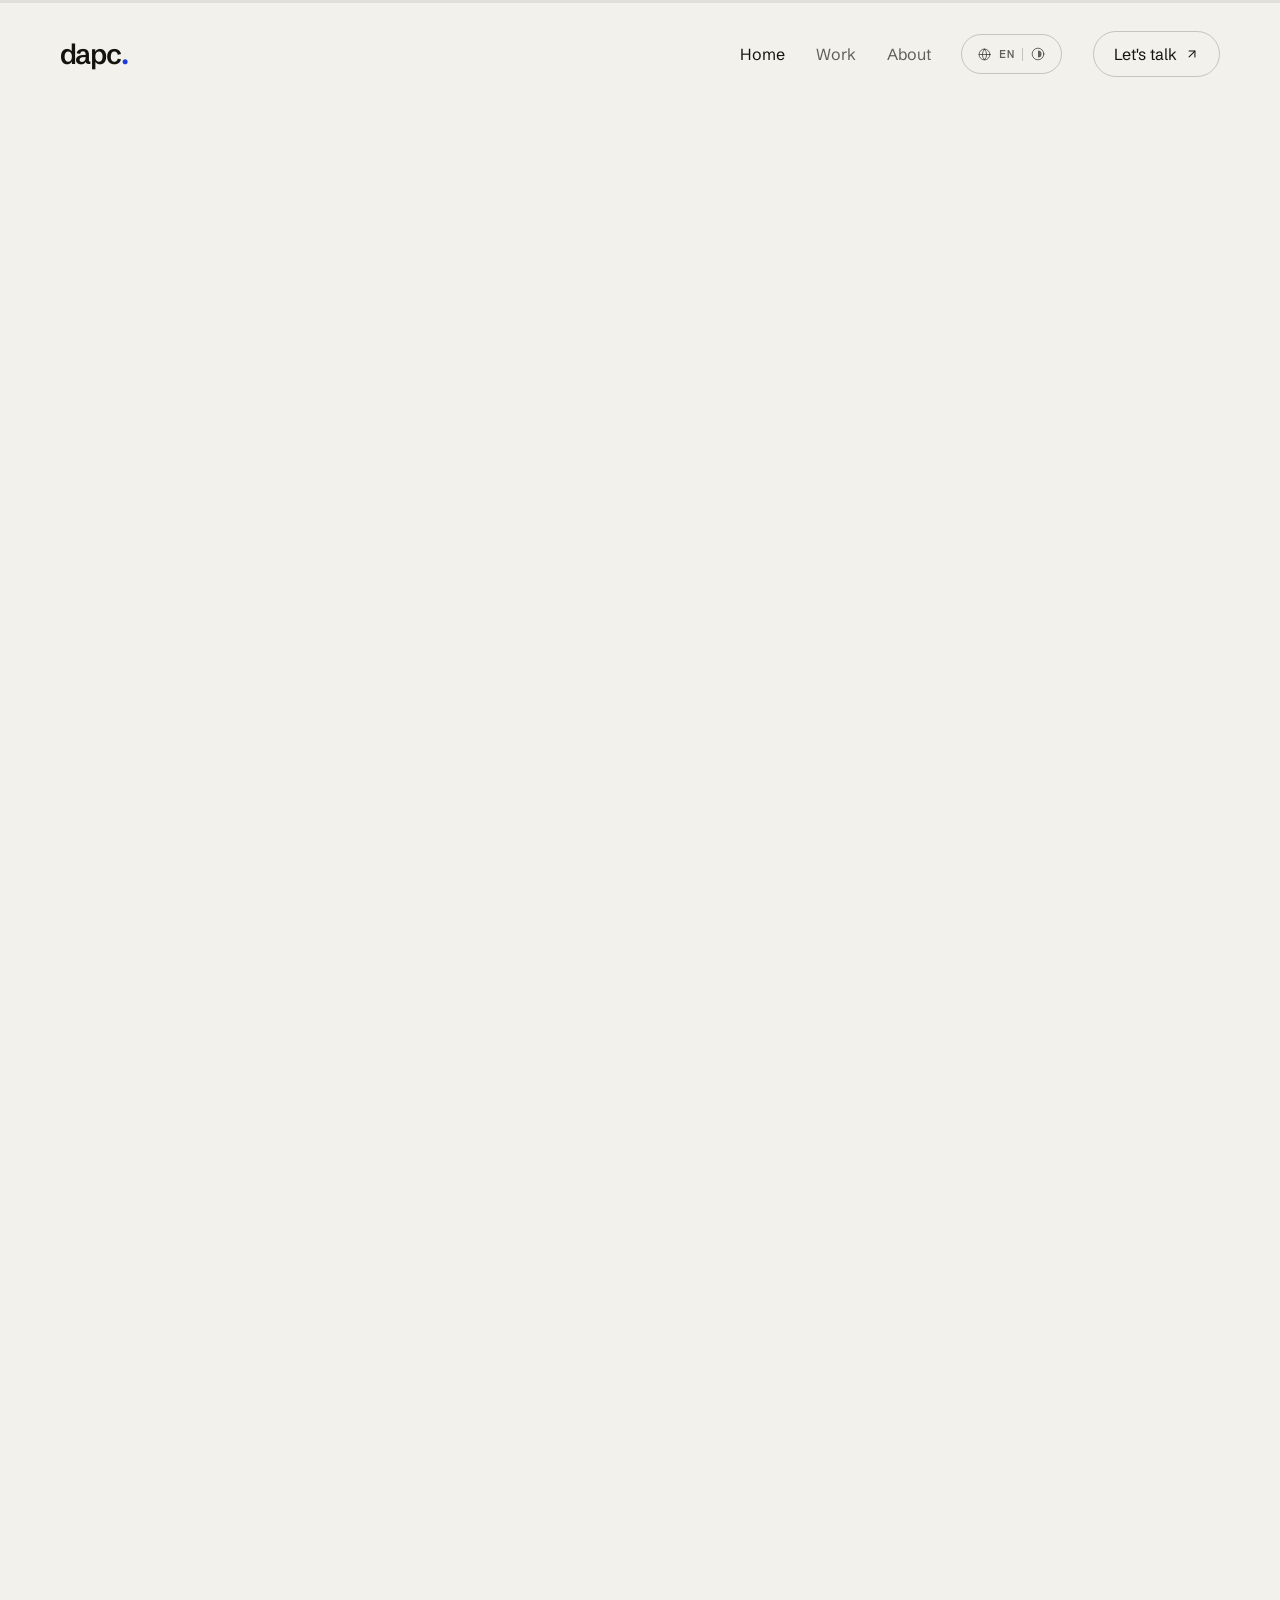
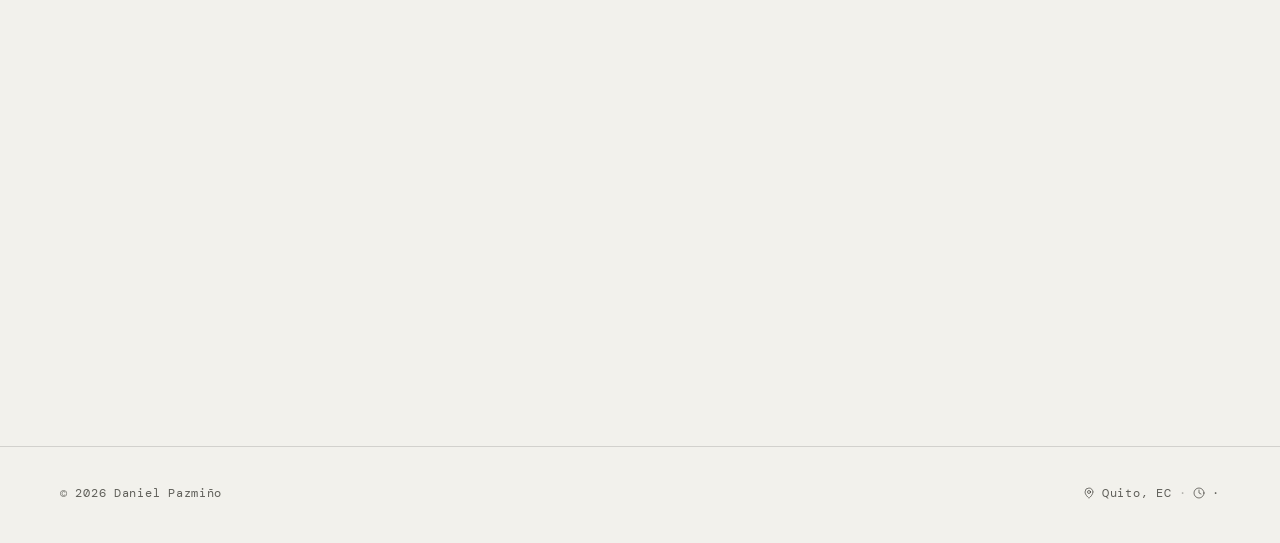
==== index.html @ d0b163a4 "Add the CV, sync <title>/<html lang> with the language toggle, refresh README CV. Added uploads/CV D" ====
<!DOCTYPE html>
<html lang="en">
<head>
<meta charset="utf-8">
<meta name="viewport" content="width=device-width, initial-scale=1">
<title>Daniel Pazmiño — Product Designer</title>
<link rel="canonical" href="./">
<script>window.__resources={};</script>
<script src="./support.js"></script>
</head>
<body>
<x-dc>
<helmet>
<link rel="preconnect" href="https://fonts.googleapis.com">
<link rel="preconnect" href="https://fonts.gstatic.com" crossorigin="">
<link href="https://fonts.googleapis.com/css2?family=Abril+Fatface&amp;family=Jost:wght@400;500;600&amp;family=Space+Mono:wght@400;700&amp;family=IBM+Plex+Mono:wght@400;500;600&amp;family=IBM+Plex+Sans:wght@400;500&amp;family=Schibsted+Grotesk:wght@400;500;600&amp;family=Kalnia:wght@400;500&amp;family=Caveat:wght@500;600&amp;family=Nothing+You+Could+Do&amp;family=Reenie+Beanie&amp;family=DM+Mono:wght@400;500&amp;display=swap" rel="stylesheet">
<style>
  body { margin: 0; background: #F2F1EC; font-family: 'Schibsted Grotesk', system-ui, sans-serif; -webkit-font-smoothing: antialiased; }
  a { color: inherit; text-decoration: none; }
  a:hover { color: inherit; opacity: .72; }
  @keyframes spin { to { transform: rotate(360deg); } }
  @keyframes mq { from { transform: translateX(0); } to { transform: translateX(-50%); } }
  @keyframes blink { 0%, 49% { opacity: 1; } 50%, 100% { opacity: 0; } }
  @keyframes drift { from { background-position: 0 0; } to { background-position: 0 100vh; } }
  @keyframes bob { 0%, 100% { transform: translateY(0); } 50% { transform: translateY(-8px); } }












  /* ===========================================================================
     RESPONSIVE FIXES — hand-added on top of a design-tool export
     ---------------------------------------------------------------------------
     The export ships ZERO @media queries: fluid clamp() typography was the only
     responsive mechanism, so every fixed-column grid stayed fixed on a phone and
     one auto-fit floor overflowed. Every rule below was measured in a real
     browser at 320 / 375 / 785 / 1425px on all five pages, and each one records
     the number it fixes so a future reader can re-check it.

     >>> RE-EXPORTING FROM THE DESIGN TOOL WILL DELETE THIS BLOCK. <<<
     Re-apply it with:   bash tools/apply-responsive-fixes.sh
     This file is the single source of truth; the script copies it into each
     page's <helmet> <style>. Edit here, never in the five HTML files.

     ---------------------------------------------------------------------------
     TWO TRAPS. Both were hit while writing this. Read before editing.

     1. SELECTORS MUST MATCH THE RENDERED DOM, NOT THE SOURCE BYTES.
        The runtime assigns inline styles through the CSSOM, so the live style
        attribute is RE-SERIALISED. `minmax(0,200px)` in the file becomes
        `minmax(0px, 200px)` in the DOM; `margin: 0 -16px` becomes
        `margin: 0px -16px`. An [style*="…"] selector written from the file
        matches NOTHING and fails SILENTLY — the worst outcome here. Always check
        a new selector with document.querySelectorAll() in the browser.

     2. NEVER PUT transform OR opacity IN AN !important RULE IN THIS FILE.
        The scroll-reveal observer unhides elements by writing those two
        properties INLINE. A stylesheet !important beats an inline write, so the
        page would stay permanently invisible.

     ---------------------------------------------------------------------------
     BREAKPOINTS (both derived, neither guessed)
       1023px  structures that only work at desktop width.
        640px  the phone tier: the exact width where clamp(32px, 5vw, 60px)
               reaches its 32px floor (5vw = 32px at 640px), i.e. where the
               fluid system stops adapting and fixed insets start to dominate.
     =========================================================================== */

  /* --- Fixes that are no-ops above the phone tier, so they need no breakpoint -- */

  /* Hero portrait drifted up to 387px right of the text gutter (h1 at l=35,
     portrait at l=430 @845px). `margin-left: auto` already computes to 0 while
     the hero is side-by-side — the text column's flex-grow:999 absorbs all free
     space — and only bites once flex-wrap stacks the portrait. Verified 0 at
     920px and 1425px, so forcing 0 changes nothing on desktop. */
  [style*="flex: 1 1 300px"][style*="margin-left: auto"] { margin-left: 0 !important; }

  /* auto-fit floor of 340px exceeded the 311px available at 375px, so the track
     rendered 340px inside a 311px box and clipped 29px of content. min() guards
     it and resolves to exactly 340px wherever 340px fits, so desktop is
     unchanged (verified "632px 632px 0px" at 1425px, same as before). */
  [style*="minmax(340px, 1fr)"] {
    grid-template-columns: repeat(auto-fit, minmax(min(100%, 340px), 1fr)) !important;
  }

  /* ===== ACCESSIBILITY =======================================================
     Findings from a measured audit (contrast ratios computed from composited
     colours in BOTH themes, not eyeballed). What already passed, recorded so it
     is not "fixed" later by mistake:
       full-strength ink text          16.44:1
       rgba(ink,.66) muted text         5.75:1 light / 7.63:1 dark  (AA, AAA dark)
       accent #1B3BD8 as link on cream  6.96:1   (dark theme uses #7E97FF, 8.6:1)
       nothing anywhere sets outline:none, so focus is not suppressed
       spacing is ~92% on a 4pt grid — coherent, left alone
     Note every selector below uses the NORMALISED colour form
     (`rgba(20, 19, 14, 0.07)`): the source bytes read `rgba(20,19,14,.07)` and
     match NOTHING in the DOM — see trap #1 at the top of this file. Verified
     against the rendered DOM, 2 and 1 matches respectively. ==================== */

  /* WCAG 1.4.3. The URL labels in the work-card mockups ("twilio.com/contact-sales",
     "stackbuilders.com") measured 3.25:1 against the 4.5:1 required — 8px text at
     rgba(ink,.5) on a 7% ink tint.

     These are miniature browser-chrome mockups drawn INSIDE the card screenshots,
     not site chrome, so they are deliberately theme-blind: their parent mockups are
     rgb(239,237,231) (light) regardless of the site theme, and the third card's
     mockup is dark (rgb(26,32,41)) with its own white-alpha pill that already
     measures 4.91:1 and is left alone.

     Two consequences for the fix, both learned the hard way:
       - The colour must stay a LITERAL rgba, NOT var(--inkrgb). Making it
         theme-aware turned the text cream on a light mockup in dark theme and made
         the ratio WORSE — 1.15:1. Measured, not hypothetical.
       - The 8px size stays. It is a scaled-down browser bar in a 16px-tall pill;
         enlarging the type distorts the mockup it is imitating.
     Raising the alpha alone to .75 takes it to ~6.4:1 in both themes. */
  [style*="rgba(20, 19, 14, 0.07)"][style*="height: 16px"] {
    color: rgba(20, 19, 14, .75) !important;
  }

  /* WCAG 1.4.3. The photo sticker sets cream text on a 55%-opacity dark pill over
     a photograph — measured 4.38:1, just under. Because the backdrop is an image
     the ratio is not fully controllable, so raise the pill alpha until the pill
     itself dominates: at .78 it lands around 13:1 whatever the photo does. */
  [style*="rgba(20, 19, 14, 0.55)"] {
    background: rgba(20, 19, 14, .78) !important;
  }

  /* WCAG 1.4.11 Non-text Contrast. The card / mini-card "open case study" arrow
     icons are also written by JS on mouseenter and mouseleave
     (`arrow.style.color = …`, 18 sites), and an inline write beats the style
     attribute — so raising the alpha in the markup alone was not enough.
     On the dark "next case" card the arrow was computing to the FALLBACK ink,
     rgba(20,19,14,.55) over an rgb(20,19,14) card: exactly 1.00:1, i.e. perfectly
     invisible. PROVEN by probe — the identical declaration on a sibling element in
     the same subtree resolves to cream correctly, so the custom property is fine
     and the stale inline value was the whole problem.
     !important on `color` is the only thing that outranks it. It deliberately does
     NOT touch `transform`, which those same handlers animate for the hover lift.
     Resulting ratios: 3.97:1 light, 5.60:1 dark — both clear the 3:1 that 1.4.11
     asks of a meaningful icon. */
  [data-card-arrow], [data-mini-arrow] {
    color: rgba(var(--inkrgb, 20,19,14), .55) !important;
  }

  /* WCAG 2.2 SC 2.4.11 Focus Appearance. Focus is already VISIBLE — the UA ring
     shows (verified by real Tab-key focus: outline-style auto, :focus-visible
     matching), so 2.4.7 passes. But that ring is 1px, under the 2px minimum
     perimeter 2.4.11 asks for. The accent measures 6.96:1 on cream and 8.6:1 in
     dark, so it is a safe indicator colour in both themes. */
  :focus-visible {
    outline: 2px solid var(--acc, #1B3BD8) !important;
    outline-offset: 2px !important;
  }

  /* prefers-reduced-motion. 20-33 elements per page animate on scroll, plus
     marquee / spin / scan / bob loops. A "calm" path ALREADY EXISTS in the page
     script — it zeroes --spin/--mq/--scan/--bob — but it is wired to a manual
     design-tool prop that defaults to false, so the OS preference was ignored
     entirely. This reuses those same variables and neutralises durations.

     Sets DURATIONS ONLY, never transform or opacity. The scroll-reveal observer
     unhides elements by writing those two properties inline; an !important here
     would beat it and leave the page permanently blank (see trap #2). With a
     near-zero transition duration the reveal still runs — it just lands instantly,
     which is exactly what a reduced-motion user wants. */
  @media (prefers-reduced-motion: reduce) {
    :root, [data-theme-root] {
      --spin: 0s !important;
      --mq: 0s !important;
      --scan: 0s !important;
      --bob: 0s !important;
    }
    *, *::before, *::after {
      animation-duration: .001s !important;
      animation-iteration-count: 1 !important;
      transition-duration: .001s !important;
    }
    html { scroll-behavior: auto !important; }
  }

  /* mobile-menu.js appends the hamburger toggle to the header on every page. It is
     only meaningful in the phone tier, where the sticky bar collapses the nav, so
     hide it everywhere else. Declared here (outside any media query) so desktop is
     covered even though the button exists in the DOM at all widths. */
  [data-menu-toggle] { display: none; }

  /* The before/after comparison sliders set `touch-action: none` and call
     setPointerCapture unconditionally on pointerdown, so on any touch screen a
     vertical swipe starting inside the widget dragged the handle instead of
     scrolling the page. `pan-y` returns vertical panning to the browser while
     still delivering horizontal drags; the existing pointercancel handler
     already resets state, so no JS change is needed. Deliberately NOT inside a
     media query — touch-action does not affect mouse drags, and touch tablets
     above 640px need this too. */
  [data-compare] { touch-action: pan-y !important; }

  /* --- Structures that require desktop width ---------------------------------- */

  @media (max-width: 1023px) {
    /* Case-study rail + content + aside. The CENTRE column — the actual content —
       computed 42px at 375px, went negative below 600px, and reached only 160px
       at 768px. Usable again at 1024px (416px), which is where this tier ends.
       Both spellings are listed on purpose: the second is the source-byte form,
       which currently matches nothing because of trap #1 above, and is kept only
       so the rule survives if the runtime ever stops re-serialising. */
    [style*="minmax(0px, 200px) 1fr minmax(0px, 280px)"],
    [style*="minmax(0,200px) 1fr minmax(0,280px)"] {
      grid-template-columns: 1fr !important;
    }
  }

  /* --- Phone tier -------------------------------------------------------------- */

  @media (max-width: 640px) {

    /* STICKY BAR + HAMBURGER.  Bar: [logo ......... Let's talk ☰]
                               Panel: Home / Work / About / EN+theme pill

       WHY. The case studies run 4,000-17,000px tall, so reaching the nav meant
       scrolling all the way back up. A sticky header fixes that — but the previous
       two-row header was ~140px, i.e. 17% of an 812px phone, too much to freeze
       on screen. Collapsing the three page links and the prefs pill behind a
       toggle brings the bar to one row, which is what makes sticky affordable.
       The two changes are therefore coupled, not independent.

       The "Let's talk" CTA deliberately stays IN the bar rather than in the panel.
       It is the one conversion action on the site, and it fits: logo 53 + CTA 128
       + toggle 44 + gaps = 249px of the 311px available at 375px. Only secondary
       navigation is hidden, which is the part a hamburger should hide.

       Desktop keeps the full visible nav — hiding three links behind a tap
       measurably reduces engagement, and above 640px there is room for them. So
       none of this applies above the phone tier.

       `display: contents` drops the <nav> box so its children become direct flex
       items of the header, which is what lets CSS `order` split them into a bar
       group and a panel group without moving a single node in the DOM. Avoiding
       DOM surgery matters here: the tree is React-rendered, and reparenting nodes
       risks them being reconciled back. (A JS-*appended* node is safe — verified
       it survives both a prefs-dropdown open and a language switch.)
       VERIFIED the <nav> landmark survives display:contents in the accessibility
       tree; the old Chrome/Safari semantics bug is fixed in Chrome 89+/Safari 15.4+. */

    /* The header pins just under the 3px scroll-progress bar (top:0, z 6 on index
       / 30 elsewhere). z 25 keeps it above the chapter rail (z 20).

       WHY fixed AND NOT sticky. `position: sticky` was tried first and only sticks
       within its own parent's box — measured 1452px here, so the header released
       right after the hero and scrolled away, which is the exact problem this is
       meant to solve on 4,000-17,000px case studies. The header's parent is a
       max-width wrapper, not a page-height one, and making a higher ancestor
       sticky would pin the hero too. fixed is the only option that survives the
       whole page; mobile-menu.js pays for the lost flow space by setting
       padding-top on that parent (and re-applies it on every ResizeObserver tick,
       so it self-heals if React ever resets the inline style). */
    [style*="justify-content: space-between"][style*="padding: clamp(20px, 5vw, 28px)"],
    [style*="justify-content: space-between"][style*="padding: 24px 0"] {
      position: fixed !important;
      top: 3px !important;
      left: 0 !important;
      right: 0 !important;
      z-index: 25 !important;
      background: var(--pg, #F2F1EC) !important;
    }

    /* Replace the flow space the fixed header gave up, or the hero would slide up
       underneath it. mobile-menu.js tags the correct parent with
       [data-hdr-parent] and publishes the closed bar height as --hdr-h; doing the
       padding here rather than as an inline style write means it simply stops
       applying above 640px instead of needing to be cleared (an inline write that
       missed its clearing resize event left a stale 94px gap on desktop). */
    [data-hdr-parent] { padding-top: var(--hdr-h, 84px) !important; }

    /* Going fixed lifts the header out of its parent, so it also escapes that
       parent's `padding: 0 clamp(32px, 5vw, 60px)` — which is where the four
       case-study headers got their gutter from (their own padding is `24px 0`,
       i.e. none horizontally). Without this the logo would sit against the screen
       edge. index.html already carries its own horizontal padding, so it is not
       in this rule. */
    [style*="justify-content: space-between"][style*="padding: 24px 0"] {
      padding-left: clamp(32px, 5vw, 60px) !important;
      padding-right: clamp(32px, 5vw, 60px) !important;
    }

    /* About and the three case studies have a chapter rail that ALSO sticks at
       top:3px and would end up underneath the header. Push it below, using the
       closed bar height that mobile-menu.js measures and publishes as --hdr-h.
       This selector matches exactly one element on those four pages and none on
       index (which has no rail) — verified. */
    [style*="position: sticky"][style*="top: 3px"] {
      top: calc(3px + var(--hdr-h, 84px)) !important;
    }

    nav { display: contents !important; }

    /* BAR group: logo stays in flow, the mailto CTA takes the free space to its
       left so it and the toggle sit together at the right edge. */
    nav > a[href^="mailto:"] { order: 0 !important; margin-left: auto !important; }
    [data-menu-toggle] { order: 0 !important; }

    /* PANEL group: flex-basis 100% puts each item on its own line below the bar,
       so no explicit line-break element is needed. Hidden until the header is
       marked open. `a:not([href^="mailto:"])` is what separates the three page
       links from the CTA — verified the CTA is the only mailto link in the nav on
       all five pages. */
    nav > a:not([href^="mailto:"]),
    nav > [data-prefs] {
      order: 1 !important;
      flex-basis: 100% !important;
      display: none !important;
    }
    [data-menu="open"] nav > a:not([href^="mailto:"]) {
      display: block !important;
      padding: 12px 0 !important;
    }
    [data-menu="open"] nav > [data-prefs] {
      display: flex !important;
      padding: 6px 0 14px !important;
    }

    /* The toggle: 44px tap target, three bars that cross into an X when open. */
    [data-menu-toggle] {
      display: inline-flex;
      width: 44px; height: 44px; padding: 0;
      flex-direction: column; align-items: center; justify-content: center; gap: 5px;
      appearance: none; -webkit-appearance: none;
      background: none; cursor: pointer;
      color: var(--ink, #14130E);
      border: 1px solid rgba(var(--inkrgb, 20,19,14),.2);
      border-radius: 999px;
    }
    [data-menu-toggle] span {
      display: block; width: 18px; height: 1.5px; border-radius: 2px;
      background: currentColor;
      transition: transform .2s ease, opacity .2s ease;
    }
    [data-menu="open"] [data-menu-toggle] span:nth-child(1) { transform: translateY(6.5px) rotate(45deg); }
    [data-menu="open"] [data-menu-toggle] span:nth-child(2) { opacity: 0; }
    [data-menu="open"] [data-menu-toggle] span:nth-child(3) { transform: translateY(-6.5px) rotate(-45deg); }

    /* Hero stats strip: the third item carries `margin-left: auto; text-align:
       right` so the discipline tags sit flush right in the desktop row. Once the
       strip wraps to stacked lines that reads as an indent against the two
       left-aligned lines above it. All three now start at x=32. */
    [style*="flex: 1 1 220px"][style*="text-align: right"] {
      margin-left: 0 !important;
      text-align: left !important;
    }

    /* Work-card metric tiles were 93px per tile at 375px. Reflow to fit. */
    [style*="grid-template-columns: repeat(3, 1fr)"] {
      grid-template-columns: repeat(auto-fit, minmax(min(100%, 132px), 1fr)) !important;
    }

    /* The one genuine 2-column content pair (163px columns, overflowing).
       Targets `gap: 1px` ON PURPOSE: 10 of the 11 `1fr 1fr` grids in this site
       are the language/theme toggle pairs, which use `gap: 2px` and MUST stay
       side by side. A blanket "collapse all 1fr 1fr" rule would break all ten. */
    [style*="grid-template-columns: 1fr 1fr; gap: 1px"] {
      grid-template-columns: 1fr !important;
    }

    /* Case-study hero meta row is flex-wrap:nowrap, which crushed the status pill
       until "In implementation" wrapped to 3 line-heights inside a 40px
       single-line rounded pill. The :not([style*="padding"]) is load-bearing: the
       six friction rows on judged-sports share the same three leading
       declarations and differ only by `padding: 20px 24px`, and they are
       intentionally nowrap. Substring alone matches 7 elements; this matches 1. */
    [style*="display: flex; align-items: center; gap: 16px"]:not([style*="padding"]) {
      flex-wrap: wrap !important;
    }

    /* 34 list rows carry `margin: 0 -16px` with a compensating `padding: <v> 16px`,
       so their border-top divider and hover fill sat 16px OUTSIDE the page gutter
       while every heading and paragraph sat on it. At 360px the row box spanned
       16 -> 344 while all text sat at x=32, putting the divider at half the text
       inset. Zeroing the margin and the matching horizontal padding is
       text-neutral by construction (-16 + 16 = 0 either way). Above 640px the
       gutter grows and the same overhang reads as a deliberate bleed, so desktop
       keeps it. */
    [data-result-row], [data-principle], [data-next-item] {
      margin-left: 0 !important;
      margin-right: 0 !important;
      padding-left: 0 !important;
      padding-right: 0 !important;
    }

    /* Stacked button pairs shared a left edge but had different intrinsic widths
       (hero 192 vs 241; About 196 vs 317), leaving ragged right edges. Equal full
       width lines both edges up. Covers the hero pair (16px 28px) and every
       footer pair (16px 32px) on all five pages, and incidentally contains
       About's email button, which rendered 317px inside a 311px column. */
    [style*="padding: 16px 28px"],
    [style*="padding: 16px 32px"] {
      width: 100% !important;
      justify-content: center !important;
    }
  }
</style>
</helmet>

<div id="top" data-theme-root="" style="font-family: 'Schibsted Grotesk', system-ui, sans-serif; min-height: 100vh; background: var(--pg, #F2F1EC); color: var(--ink, #14130E);">
  <div style="position: sticky; top: 0; z-index: 6; height: 3px; background: rgba(var(--inkrgb, 20,19,14),.08);"><div data-progress-bar="" style="height: 100%; width: 0%; background: var(--acc, #1B3BD8);"></div></div>

  <div style="max-width: 1400px; margin: 0 auto;">

      <div style="display: flex; flex-wrap: wrap; align-items: center; justify-content: space-between; gap: 16px; padding: clamp(20px, 5vw, 28px) clamp(32px, 5vw, 60px);">
        <a href="#top" style="display: inline-flex; align-items: baseline; padding: 8px 0; font-size: clamp(22px, 2.2vw, 28px); font-weight: 600; letter-spacing: -.055em; line-height: 1;">
          <span>dapc</span><span style="color: var(--acc, #1B3BD8);">.</span>
        </a>
        <nav style="display: flex; flex-wrap: wrap; align-items: center; gap: clamp(18px, 2.4vw, 36px); font-size: 16px; color: rgba(var(--inkrgb, 20,19,14),.66);">
          <a href="#top" style="padding: 12px 0; color: var(--ink, #14130E);">Home</a>
          <a href="#work" style="padding: 12px 0; transition: color .18s ease;" style-hover="color: var(--acc, #1B3BD8); opacity: 1;">Work</a>
          <a href="about" style="padding: 12px 0; transition: color .18s ease;" style-hover="color: var(--acc, #1B3BD8); opacity: 1;">About</a>
          
          <div data-prefs="" style="position: relative;">
            <button data-prefs-btn="" aria-label="Language and theme" aria-expanded="false" style="display: inline-flex; align-items: center; gap: 8px; padding: 12px 16px; border: 1px solid rgba(var(--inkrgb, 20,19,14),.2); border-radius: 999px; background: transparent; color: inherit; font: 500 12px/1 'DM Mono', monospace; letter-spacing: .04em; cursor: pointer; transition: border-color .2s ease;">
              <svg viewBox="0 0 24 24" width="13" height="13" fill="none" stroke="currentColor" aria-hidden="true" style="display: block; flex: 0 0 auto; stroke-width: 1.75; stroke-linecap: round; stroke-linejoin: round;"><circle cx="12" cy="12" r="10"></circle><path d="M2 12h20"></path><path d="M12 2a14.5 14.5 0 0 0 0 20 14.5 14.5 0 0 0 0-20"></path></svg><span data-prefs-lang="">EN</span>
              <span style="width: 1px; height: 13px; background: rgba(var(--inkrgb, 20,19,14),.2);"></span>
              <svg viewBox="0 0 24 24" width="14" height="14" fill="none" stroke="currentColor" aria-hidden="true" style="display: block; flex: 0 0 auto; stroke-width: 1.6; stroke-linecap: round; stroke-linejoin: round;"><circle cx="12" cy="12" r="10"></circle><path d="M12 18a6 6 0 0 0 0-12v12z" fill="currentColor" stroke="none"></path></svg>
            </button>
            <div data-prefs-panel="" style="position: absolute; top: calc(100% + 12px); right: 0; width: 236px; padding: 20px; border-radius: 16px; border: 1px solid rgba(var(--inkrgb, 20,19,14),.14); background: var(--pg, #F2F1EC); box-shadow: 0 22px 48px rgba(0,0,0,.18); opacity: 0; visibility: hidden; transform: translateY(-6px); transition: opacity .2s ease, transform .2s ease, visibility .2s; z-index: 20; display: flex; flex-direction: column; gap: 16px; text-align: left;">
              <div>
                <div style="font: 400 10px/1 'DM Mono', monospace; letter-spacing: .14em; text-transform: uppercase; color: rgba(var(--inkrgb, 20,19,14),.66); margin-bottom: 8px;">Language</div>
                <div style="display: grid; grid-template-columns: 1fr 1fr; gap: 2px; padding: 4px; border-radius: 999px; border: 1px solid rgba(var(--inkrgb, 20,19,14),.14);">
                  <button data-lang-btn="en" style="padding: 12px 0; border: 0; border-radius: 999px; background: transparent; color: rgba(var(--inkrgb, 20,19,14),.66); font: 500 12px/1 'DM Mono', monospace; letter-spacing: .03em; cursor: pointer;">English</button>
                  <button data-lang-btn="es" style="padding: 12px 0; border: 0; border-radius: 999px; background: transparent; color: rgba(var(--inkrgb, 20,19,14),.66); font: 500 12px/1 'DM Mono', monospace; letter-spacing: .03em; cursor: pointer;">Español</button>
                </div>
              </div>
              <div>
                <div style="font: 400 10px/1 'DM Mono', monospace; letter-spacing: .14em; text-transform: uppercase; color: rgba(var(--inkrgb, 20,19,14),.66); margin-bottom: 8px;">Theme</div>
                <div style="display: grid; grid-template-columns: 1fr 1fr; gap: 2px; padding: 4px; border-radius: 999px; border: 1px solid rgba(var(--inkrgb, 20,19,14),.14);">
                  <button data-theme-btn="light" style="padding: 12px 0; border: 0; border-radius: 999px; background: transparent; color: rgba(var(--inkrgb, 20,19,14),.66); font: 500 12px/1 'DM Mono', monospace; letter-spacing: .03em; cursor: pointer; display: inline-flex; align-items: center; justify-content: center; gap: 6px;"><svg viewBox="0 0 24 24" width="13" height="13" fill="none" stroke="currentColor" aria-hidden="true" style="display: block; flex: 0 0 auto; stroke-width: 1.6; stroke-linecap: round; stroke-linejoin: round;"><circle cx="12" cy="12" r="4"></circle><path d="M12 2v2"></path><path d="M12 20v2"></path><path d="m4.93 4.93 1.41 1.41"></path><path d="m17.66 17.66 1.41 1.41"></path><path d="M2 12h2"></path><path d="M20 12h2"></path><path d="m6.34 17.66-1.41 1.41"></path><path d="m19.07 4.93-1.41 1.41"></path></svg>Light</button>
                  <button data-theme-btn="dark" style="padding: 12px 0; border: 0; border-radius: 999px; background: transparent; color: rgba(var(--inkrgb, 20,19,14),.66); font: 500 12px/1 'DM Mono', monospace; letter-spacing: .03em; cursor: pointer; display: inline-flex; align-items: center; justify-content: center; gap: 6px;"><svg viewBox="0 0 24 24" width="13" height="13" fill="none" stroke="currentColor" aria-hidden="true" style="display: block; flex: 0 0 auto; stroke-width: 1.6; stroke-linecap: round; stroke-linejoin: round;"><path d="M12 3a6 6 0 0 0 9 9 9 9 0 1 1-9-9"></path></svg>Dark</button>
                </div>
              </div>
            </div>
          </div>
          <a href="mailto:daniel.pazmino.c@gmail.com" style="display: inline-flex; align-items: center; gap: 8px; padding: 12px 20px; border-radius: 999px; border: 1px solid rgba(var(--inkrgb, 20,19,14),.2); color: var(--ink, #14130E); font-size: 16px; transition: background .2s ease, color .2s ease, border-color .2s ease;" style-hover="background: var(--ink, #14130E); color: var(--pg, #F2F1EC); border-color: var(--ink, #14130E); opacity: 1;">Let's talk <svg viewBox="0 0 24 24" width="14" height="14" fill="none" stroke="currentColor" aria-hidden="true" style="display: block; flex: 0 0 auto; stroke-width: 1.75; stroke-linecap: round; stroke-linejoin: round;"><path d="M7 17 17 7"></path><path d="M7 7h10v10"></path></svg></a>
        </nav>
      </div>

      <div style="padding: clamp(40px, 5vw, 68px) clamp(32px, 5vw, 60px) 0;">
        <div data-reveal="" style="opacity: 0; transform: translateY(20px); transition: opacity .9s cubic-bezier(.2,.7,.2,1), transform .9s cubic-bezier(.2,.7,.2,1); display: flex; flex-wrap: wrap; gap: clamp(40px, 6vw, 80px); align-items: center;">
          <div style="flex: 999 1 420px; min-width: 0;">
            <div style="display: flex; align-items: center; gap: 8px; margin-bottom: 20px; font: 400 12px/1 'DM Mono', monospace; letter-spacing: .14em; text-transform: uppercase; color: rgba(var(--inkrgb, 20,19,14),.66);"><svg viewBox="0 0 24 24" width="14" height="14" fill="none" stroke="currentColor" aria-hidden="true" style="display: block; flex: 0 0 auto; stroke-width: 1.7; stroke-linecap: round; stroke-linejoin: round;"><path d="M20 10c0 4.993-5.539 10.193-7.399 11.799a1 1 0 0 1-1.202 0C9.539 20.193 4 14.993 4 10a8 8 0 0 1 16 0"></path><circle cx="12" cy="10" r="3"></circle></svg>Quito, Ecuador</div>
            <h1 style="margin: 0; font-size: clamp(38px, 5.4vw, 64px); font-weight: 500; line-height: 1.04; letter-spacing: -.034em; text-wrap: pretty; max-width: 860px;">I'm Daniel, a UX/UI designer who turns complex ideas into <span style="font-family: var(--accent-face, 'Caveat', cursive); font-style: var(--accent-style, normal); font-size: var(--accent-size, 1em); line-height: var(--accent-lh, 1); font-weight: 400; letter-spacing: -0.01em; color: var(--acc, #1B3BD8);">clear, human experiences.</span></h1>
            <p style="margin: 28px 0 0; max-width: 600px; font-size: clamp(17px, 1.9vw, 20px); line-height: 1.62; color: rgba(var(--inkrgb, 20,19,14),.66); text-wrap: pretty;">I'm happiest building them with good people. I bring curiosity, calm collaboration, and a constant drive to learn to every project.</p>
            <div style="display: flex; flex-wrap: wrap; align-items: center; gap: 12px; margin-top: 36px;">
              <a href="#work" data-magnetic="" style="display: inline-flex; align-items: center; gap: 12px; padding: 16px 28px; border: 1px solid var(--ink, #14130E); border-radius: 999px; background: var(--ink, #14130E); color: var(--pg, #F2F1EC); font-size: 16px; font-weight: 500; transition: background .2s ease, color .2s ease;" style-hover="background: var(--acc, #1B3BD8); border-color: var(--acc, #1B3BD8); color: var(--pg, #F2F1EC); opacity: 1;">View my work <svg viewBox="0 0 24 24" width="16" height="16" fill="none" stroke="currentColor" aria-hidden="true" style="display: block; flex: 0 0 auto; stroke-width: 1.75; stroke-linecap: round; stroke-linejoin: round;"><path d="M12 5v14"></path><path d="m19 12-7 7-7-7"></path></svg></a>
              <a href="https://www.linkedin.com/in/daniel-pazmi%C3%B1o-c-8a5550158/" target="_blank" rel="noopener" data-magnetic="" style="display: inline-flex; align-items: center; gap: 12px; padding: 16px 28px; border: 1px solid rgba(var(--inkrgb, 20,19,14),.2); border-radius: 999px; font-size: 16px; font-weight: 500; transition: border-color .2s ease, color .2s ease;" style-hover="border-color: var(--ink, #14130E); opacity: 1;">Connect on LinkedIn <svg viewBox="0 0 24 24" width="15" height="15" fill="none" stroke="currentColor" aria-hidden="true" style="display: block; flex: 0 0 auto; stroke-width: 1.75; stroke-linecap: round; stroke-linejoin: round;"><path d="M7 17 17 7"></path><path d="M7 7h10v10"></path></svg></a>
            </div>
          </div>
          <div data-parallax="0.045" style="flex: 1 1 300px; max-width: 360px; margin-left: auto; will-change: transform; position: relative; padding: 0 12px 16px 0;">
            <div aria-hidden="true" style="position: absolute; left: 22px; top: 20px; right: 0; bottom: 0; border: 1px solid var(--acc, #1B3BD8); border-radius: 18px;"></div>
            <div style="position: relative; width: 100%; aspect-ratio: 4/5; border-radius: 18px; overflow: hidden; background: var(--ph, #E5E2D8); box-shadow: 0 18px 40px var(--shadow, rgba(20,19,14,.18)); transform: rotate(-2.2deg); transition: transform .55s cubic-bezier(.2,.7,.2,1);" style-hover="transform: rotate(0deg) scale(1.015);">
              <img src="assets/daniel-portrait.jpg" alt="Daniel Pazmiño" style="display: block; width: 100%; height: 100%; object-fit: cover; object-position: 50% 22%; transform: scale(1.25); transform-origin: 50% 26%;">
              <span style="position: absolute; left: 16px; bottom: 16px; padding: 8px 16px 10px; border-radius: 999px; background: rgba(20,19,14,.55); color: #F2F1EC; font: 400 20px/1 'Caveat', cursive; letter-spacing: .01em; backdrop-filter: blur(6px);">hello there! :)</span>
            </div>
          </div>
        </div>

        <div data-reveal="" data-reveal-delay="120" style="opacity: 0; transform: translateY(20px); transition: opacity .9s cubic-bezier(.2,.7,.2,1), transform .9s cubic-bezier(.2,.7,.2,1); display: flex; flex-wrap: wrap; gap: 20px 24px; margin-top: clamp(48px, 6vw, 80px); padding: 24px 0; border-top: 1px solid rgba(var(--inkrgb, 20,19,14),.14); border-bottom: 1px solid rgba(var(--inkrgb, 20,19,14),.14); font: 400 12px/1.5 'DM Mono', monospace; color: rgba(var(--inkrgb, 20,19,14),.66);">
          <div style="flex: 1 1 220px;"><span style="color: var(--ink, #14130E);">4+ years</span> designing digital products</div>
          <div data-ticker="Currently 0→1 on an AI sports platform|Leading brand + design-system foundations|Exploring Claude for faster design cycles|Open to product design roles" style="flex: 1 1 240px; transition: opacity .35s ease;">Currently 0→1 on an AI sports platform</div>
          <div style="flex: 1 1 220px; margin-left: auto; text-align: right;">UX Research · UX/UI · Design Systems</div>
        </div>
      </div>

      <div style="padding: clamp(56px, 8vw, 96px) clamp(32px, 5vw, 60px) 0;">
        <div data-reveal="" style="opacity: 0; transform: translateY(20px); transition: opacity .9s cubic-bezier(.2,.7,.2,1), transform .9s cubic-bezier(.2,.7,.2,1); display: flex; align-items: flex-end; justify-content: space-between; flex-wrap: wrap; gap: 20px 40px;">
          <h2 style="margin: 0; font-size: clamp(28px, 3.6vw, 40px); font-weight: 500; line-height: 1.08; letter-spacing: -.028em;">A few problems I've <span style="font-family: var(--accent-face, 'Caveat', cursive); font-style: var(--accent-style, normal); font-size: var(--accent-size, 1em); line-height: var(--accent-lh, 1); font-weight: 400; color: var(--acc, #1B3BD8);">enjoyed solving.</span></h2>
          <span style="font: 400 12px/1 'DM Mono', monospace; letter-spacing: .14em; text-transform: uppercase; color: rgba(var(--inkrgb, 20,19,14),.66); white-space: nowrap;">Selected work · 03</span>
        </div>
      </div>

      <div id="work" style="padding: clamp(24px, 5vw, 36px) clamp(32px, 5vw, 60px) 0; scroll-margin-top: 24px;">
        <a href="sales-landing-cro" data-case-card="" data-reveal="" style="display: flex; flex-wrap: wrap; gap: clamp(24px, 3vw, 40px); padding: 20px; border: 1px solid rgba(var(--inkrgb, 20,19,14),.14); border-radius: 18px; opacity: 0; transform: translateY(20px); transition: opacity .9s cubic-bezier(.2,.7,.2,1), transform .9s cubic-bezier(.2,.7,.2,1); transition: transform .35s cubic-bezier(.2,.7,.2,1), border-color .3s ease, box-shadow .35s ease, opacity .9s cubic-bezier(.2,.7,.2,1);">
          <div style="box-sizing: border-box; flex: 999 1 460px; min-width: 0; position: relative; width: 100%; aspect-ratio: 16/9; border-radius: 12px; overflow: hidden; background: linear-gradient(155deg, rgba(var(--accrgb, 27,59,216),.18), rgba(var(--accrgb, 27,59,216),.05) 55%, rgba(var(--inkrgb, 20,19,14),.08)); display: flex; align-items: flex-end; justify-content: center; padding: 12px 28px 0;"><div aria-hidden="true" style="position: absolute; inset: 0; background: radial-gradient(120% 80% at 50% 0%, rgba(255,255,255,.18), rgba(255,255,255,0) 68%);"></div><div data-card-cover="" style="position: relative; width: 100%; margin-bottom: -18px; border-radius: 10px 10px 0 0; overflow: hidden; background: #FFFFFF; box-shadow: 0 22px 46px rgba(20,19,14,.32); transition: transform .5s cubic-bezier(.2,.7,.2,1);"><div style="display: flex; align-items: center; gap: 12px; height: 30px; padding: 0 12px; background: #EFEDE7; border-bottom: 1px solid rgba(20,19,14,.08);"><div style="display: flex; gap: 4px;"><span style="width: 8px; height: 8px; border-radius: 999px; background: #FF5F57;"></span><span style="width: 8px; height: 8px; border-radius: 999px; background: #FEBC2E;"></span><span style="width: 8px; height: 8px; border-radius: 999px; background: #28C840;"></span></div><div style="flex: 1; max-width: 230px; height: 16px; border-radius: 999px; background: rgba(20,19,14,.07); display: flex; align-items: center; padding: 0 8px; font: 400 8px/1 'DM Mono', monospace; letter-spacing: .06em; color: rgba(20,19,14,.5);">twilio.com/contact-sales</div></div><div style="aspect-ratio: 16/9; overflow: hidden;"><img src="assets/cro-card.png" alt="Redesigned contact sales landing page" style="width: 100%; height: 100%; object-fit: cover; object-position: 50% 50%; display: block;"></div></div></div>
          <div style="flex: 1 1 300px; min-width: 0; display: flex; flex-direction: column; padding: 16px 16px 16px 0;">
            <div style="display: flex; align-items: center; justify-content: space-between; gap: 16px;"><span style="font: 400 12px/1 'DM Mono', monospace; color: rgba(var(--inkrgb, 20,19,14),.66);">01</span><span data-card-arrow="" style="display: inline-flex; color: rgba(var(--inkrgb, 20,19,14),.55); transition: transform .3s cubic-bezier(.2,.7,.2,1), color .3s ease;"><svg viewBox="0 0 24 24" width="20" height="20" fill="none" stroke="currentColor" aria-hidden="true" style="display: block; flex: 0 0 auto; stroke-width: 1.6; stroke-linecap: round; stroke-linejoin: round;"><path d="M7 17 17 7"></path><path d="M7 7h10v10"></path></svg></span></div>
            <h3 style="margin: 16px 0 0; font-size: clamp(22px, 2.6vw, 28px); font-weight: 500; line-height: 1.18; letter-spacing: -.024em; text-wrap: pretty;">Turning high-intent traffic into completed sales conversations</h3>
            <p style="margin: 12px 0 0; font-size: 16px; line-height: 1.55; color: rgba(var(--inkrgb, 20,19,14),.66); text-wrap: pretty;">A CRO-focused redesign that made the path to sign-up clearer, easier, and more confidence-building.</p>
            <div style="display: flex; gap: 8px; margin-top: 16px; font: 400 12px/1 'DM Mono', monospace; color: rgba(var(--inkrgb, 20,19,14),.66);"><span>UX Research</span><span>·</span><span>UI Design</span><span>·</span><span>CRO</span></div>
            <div style="display: grid; grid-template-columns: repeat(3, 1fr); gap: 16px; margin-top: auto; padding-top: 28px; border-top: 1px solid rgba(var(--inkrgb, 20,19,14),.14);"><div><div style="font-size: 20px; font-weight: 500; letter-spacing: -.02em;">+182%</div><div style="margin-top: 4px; font: 400 10px/1.4 'DM Mono', monospace; letter-spacing: .08em; text-transform: uppercase; color: rgba(var(--inkrgb, 20,19,14),.66);">Sign-up intent</div></div><div><div style="font-size: 20px; font-weight: 500; letter-spacing: -.02em;">+9.53%</div><div style="margin-top: 4px; font: 400 10px/1.4 'DM Mono', monospace; letter-spacing: .08em; text-transform: uppercase; color: rgba(var(--inkrgb, 20,19,14),.66);">Form completion</div></div><div><div style="font-size: 20px; font-weight: 500; letter-spacing: -.02em;">–35%</div><div style="margin-top: 4px; font: 400 10px/1.4 'DM Mono', monospace; letter-spacing: .08em; text-transform: uppercase; color: rgba(var(--inkrgb, 20,19,14),.66);">Help clicks</div></div></div>
          </div>
        </a>

        <div style="display: grid; grid-template-columns: repeat(auto-fit, minmax(min(100%, 330px), 1fr)); gap: 20px; margin-top: 20px;">
          <a href="stack-builders-website" data-case-card="" data-reveal="" data-reveal-delay="90" style="display: flex; flex-direction: column; padding: 20px; border: 1px solid rgba(var(--inkrgb, 20,19,14),.14); border-radius: 18px; opacity: 0; transform: translateY(20px); transition: opacity .9s cubic-bezier(.2,.7,.2,1), transform .9s cubic-bezier(.2,.7,.2,1); transition: transform .35s cubic-bezier(.2,.7,.2,1), border-color .3s ease, box-shadow .35s ease, opacity .9s cubic-bezier(.2,.7,.2,1);">
            <div style="box-sizing: border-box; position: relative; width: 100%; aspect-ratio: 16/9; border-radius: 12px; overflow: hidden; background: linear-gradient(200deg, rgba(var(--accrgb, 27,59,216),.14), rgba(var(--inkrgb, 20,19,14),.08)); display: flex; align-items: flex-end; justify-content: center; padding: 12px 28px 0;"><div aria-hidden="true" style="position: absolute; inset: 0; background: radial-gradient(120% 80% at 50% 0%, rgba(255,255,255,.18), rgba(255,255,255,0) 68%);"></div><div data-card-cover="" style="position: relative; width: 100%; margin-bottom: -18px; border-radius: 10px 10px 0 0; overflow: hidden; background: #FFFFFF; box-shadow: 0 22px 46px rgba(20,19,14,.32); transition: transform .5s cubic-bezier(.2,.7,.2,1);"><div style="display: flex; align-items: center; gap: 12px; height: 30px; padding: 0 12px; background: #EFEDE7; border-bottom: 1px solid rgba(20,19,14,.08);"><div style="display: flex; gap: 4px;"><span style="width: 8px; height: 8px; border-radius: 999px; background: #FF5F57;"></span><span style="width: 8px; height: 8px; border-radius: 999px; background: #FEBC2E;"></span><span style="width: 8px; height: 8px; border-radius: 999px; background: #28C840;"></span></div><div style="flex: 1; max-width: 230px; height: 16px; border-radius: 999px; background: rgba(20,19,14,.07); display: flex; align-items: center; padding: 0 8px; font: 400 8px/1 'DM Mono', monospace; letter-spacing: .06em; color: rgba(20,19,14,.5);">stackbuilders.com</div></div><div style="aspect-ratio: 16/9; overflow: hidden;"><img src="assets/sb-card.png" alt="Redesigned Stack Builders homepage" style="width: 100%; height: 100%; object-fit: cover; object-position: 50% 50%; display: block;"></div></div></div>
            <div style="display: flex; align-items: center; justify-content: space-between; gap: 16px; margin-top: 24px;"><span style="display: inline-flex; align-items: center; gap: 8px; font: 400 12px/1 'DM Mono', monospace; color: rgba(var(--inkrgb, 20,19,14),.66);">02<span style="padding: 4px 12px; border-radius: 999px; background: rgba(var(--accrgb, 27,59,216),.1); font: 400 10px/1 'DM Mono', monospace; letter-spacing: .1em; text-transform: uppercase; color: var(--acc, #1B3BD8);">In implementation</span></span><span data-card-arrow="" style="display: inline-flex; color: rgba(var(--inkrgb, 20,19,14),.55); transition: transform .3s cubic-bezier(.2,.7,.2,1), color .3s ease;"><svg viewBox="0 0 24 24" width="20" height="20" fill="none" stroke="currentColor" aria-hidden="true" style="display: block; flex: 0 0 auto; stroke-width: 1.6; stroke-linecap: round; stroke-linejoin: round;"><path d="M7 17 17 7"></path><path d="M7 7h10v10"></path></svg></span></div>
            <h3 style="margin: 16px 0 0; font-size: clamp(20px, 2.4vw, 24px); font-weight: 500; line-height: 1.2; letter-spacing: -.022em; text-wrap: pretty;">Turning Stack Builders' website into a stronger first conversation</h3>
            <p style="margin: 12px 0 0; font-size: 16px; line-height: 1.55; color: rgba(var(--inkrgb, 20,19,14),.66); text-wrap: pretty;">An end-to-end redesign that clarifies the company's value and its path to engagement.</p>
            <div style="display: grid; grid-template-columns: repeat(3, 1fr); gap: 12px; margin-top: auto; padding-top: 24px; border-top: 1px solid rgba(var(--inkrgb, 20,19,14),.14);"><div><div style="font-size: 20px; font-weight: 500; letter-spacing: -.02em;">+73%</div><div style="margin-top: 4px; font: 400 10px/1.4 'DM Mono', monospace; letter-spacing: .08em; text-transform: uppercase; color: rgba(var(--inkrgb, 20,19,14),.66);">Traffic</div></div><div><div style="font-size: 20px; font-weight: 500; letter-spacing: -.02em;">+200%</div><div style="margin-top: 4px; font: 400 10px/1.4 'DM Mono', monospace; letter-spacing: .08em; text-transform: uppercase; color: rgba(var(--inkrgb, 20,19,14),.66);">Conversion</div></div><div><div style="font-size: 20px; font-weight: 500; letter-spacing: -.02em;">+28%</div><div style="margin-top: 4px; font: 400 10px/1.4 'DM Mono', monospace; letter-spacing: .08em; text-transform: uppercase; color: rgba(var(--inkrgb, 20,19,14),.66);">Engagement</div></div></div>
          </a>
          <a href="judged-sports-platform" data-case-card="" data-reveal="" data-reveal-delay="180" style="display: flex; flex-direction: column; padding: 20px; border: 1px solid rgba(var(--inkrgb, 20,19,14),.14); border-radius: 18px; opacity: 0; transform: translateY(20px); transition: opacity .9s cubic-bezier(.2,.7,.2,1), transform .9s cubic-bezier(.2,.7,.2,1); transition: transform .35s cubic-bezier(.2,.7,.2,1), border-color .3s ease, box-shadow .35s ease, opacity .9s cubic-bezier(.2,.7,.2,1);">
            <div style="box-sizing: border-box; position: relative; width: 100%; aspect-ratio: 16/9; border-radius: 12px; overflow: hidden; background: linear-gradient(165deg, #101620, #1C2331); display: flex; align-items: flex-end; justify-content: center; padding: 12px 28px 0;"><div aria-hidden="true" style="position: absolute; inset: 0; background: radial-gradient(120% 80% at 50% 0%, rgba(255,255,255,.18), rgba(255,255,255,0) 68%);"></div><div data-card-cover="" style="position: relative; width: 100%; margin-bottom: -18px; border-radius: 10px 10px 0 0; overflow: hidden; background: #0F1319; box-shadow: 0 22px 46px rgba(20,19,14,.32); transition: transform .5s cubic-bezier(.2,.7,.2,1);"><div style="display: flex; align-items: center; gap: 12px; height: 30px; padding: 0 12px; background: #1A2029; border-bottom: 1px solid rgba(255,255,255,.08);"><div style="display: flex; gap: 4px;"><span style="width: 8px; height: 8px; border-radius: 999px; background: #FF5F57;"></span><span style="width: 8px; height: 8px; border-radius: 999px; background: #FEBC2E;"></span><span style="width: 8px; height: 8px; border-radius: 999px; background: #28C840;"></span></div><div style="flex: 1; max-width: 230px; height: 16px; border-radius: 999px; background: rgba(255,255,255,.1); display: flex; align-items: center; padding: 0 8px; font: 400 8px/1 'DM Mono', monospace; letter-spacing: .06em; color: rgba(255,255,255,.55);">xgrab.app</div></div><div style="aspect-ratio: 16/9; overflow: hidden;"><img src="assets/xg-card.png" alt="XGrab judged sports platform landing page" style="width: 100%; height: 100%; object-fit: cover; object-position: 50% 50%; display: block;"></div></div></div>
            <div style="display: flex; align-items: center; justify-content: space-between; gap: 16px; margin-top: 24px;"><span style="display: inline-flex; align-items: center; gap: 8px; font: 400 12px/1 'DM Mono', monospace; color: rgba(var(--inkrgb, 20,19,14),.66);">03<span style="padding: 4px 12px; border-radius: 999px; background: rgba(var(--accrgb, 27,59,216),.1); font: 400 10px/1 'DM Mono', monospace; letter-spacing: .1em; text-transform: uppercase; color: var(--acc, #1B3BD8);">In progress</span></span><span data-card-arrow="" style="display: inline-flex; color: rgba(var(--inkrgb, 20,19,14),.55); transition: transform .3s cubic-bezier(.2,.7,.2,1), color .3s ease;"><svg viewBox="0 0 24 24" width="20" height="20" fill="none" stroke="currentColor" aria-hidden="true" style="display: block; flex: 0 0 auto; stroke-width: 1.6; stroke-linecap: round; stroke-linejoin: round;"><path d="M7 17 17 7"></path><path d="M7 7h10v10"></path></svg></span></div>
            <h3 style="margin: 16px 0 0; font-size: clamp(20px, 2.4vw, 24px); font-weight: 500; line-height: 1.2; letter-spacing: -.022em; text-wrap: pretty;">Building the foundation for a new era of judged sports</h3>
            <p style="margin: 12px 0 0; font-size: 16px; line-height: 1.55; color: rgba(var(--inkrgb, 20,19,14),.66); text-wrap: pretty;">A 0-to-1 AI platform for moguls, aerials, and water ramps: brand, product, and design system.</p>
            <div style="display: flex; gap: 24px; margin-top: auto; padding-top: 24px; border-top: 1px solid rgba(var(--inkrgb, 20,19,14),.14);"><div><div style="font-size: 16px; font-weight: 500; letter-spacing: -.01em;">Early-stage platform</div><div style="margin-top: 4px; font: 400 10px/1.4 'DM Mono', monospace; letter-spacing: .08em; text-transform: uppercase; color: rgba(var(--inkrgb, 20,19,14),.66);">Investor interest</div></div></div>
          </a>
        </div>
      </div>

      <div style="padding: clamp(64px, 8vw, 112px) clamp(32px, 5vw, 60px) 0;">
        <div data-reveal="" style="opacity: 0; transform: translateY(20px); transition: opacity .9s cubic-bezier(.2,.7,.2,1), transform .9s cubic-bezier(.2,.7,.2,1); background: var(--ink, #14130E); color: var(--pg, #F2F1EC); border-radius: 22px; padding: clamp(32px, 5vw, 64px) clamp(24px, 4.5vw, 56px);">
          <div style="display: flex; flex-wrap: wrap; gap: clamp(28px, 4.5vw, 64px); align-items: start;">
            <div style="flex: 1 1 300px; min-width: 0;">
              <div style="font: 400 12px/1 'DM Mono', monospace; letter-spacing: .16em; text-transform: uppercase; color: rgba(var(--pgrgb, 242,241,236),.66);">How I work</div>
              <h2 style="margin: 20px 0 0; font-size: clamp(28px, 3.6vw, 40px); font-weight: 500; line-height: 1.07; letter-spacing: -.03em; text-wrap: pretty;">Serious about the work. <span style="font-family: var(--accent-face, 'Caveat', cursive); font-style: var(--accent-style, normal); font-size: var(--accent-size, 1em); line-height: var(--accent-lh, 1); font-weight: 400; color: var(--accband, #9FB0FF);">Easy to work with.</span></h2>
            </div>
            <div style="flex: 999 1 380px; min-width: 0;">
              <p style="margin: 0; font-size: clamp(16px, 1.7vw, 18px); line-height: 1.66; color: rgba(var(--pgrgb, 242,241,236),.78); text-wrap: pretty;">I care deeply about good design, but I don't believe great work comes from one person having all the answers. I ask questions early, share ideas openly, welcome feedback, and enjoy the messy middle of figuring things out together.</p>
              <p style="margin: 20px 0 0; font-size: clamp(16px, 1.7vw, 18px); line-height: 1.66; color: rgba(var(--pgrgb, 242,241,236),.78); text-wrap: pretty;">Partnering with product, engineering, stakeholders, or fellow designers, I aim to bring clarity, good energy, and momentum to the room.</p>
              <p style="margin: 32px 0 0; font-family: var(--accent-face, 'Caveat', cursive); font-style: var(--accent-style, normal); font-size: var(--accent-size, 1em); line-height: var(--accent-lh, 1); font-size: 24px; line-height: 1.3; color: var(--pg, #F2F1EC);">Good work is serious. The process doesn't have to be.</p>
            </div>
          </div>
        </div>
      </div>

      <div style="padding: clamp(56px, 8vw, 96px) clamp(32px, 5vw, 60px) 0;">
        <div data-reveal="" style="opacity: 0; transform: translateY(20px); transition: opacity .9s cubic-bezier(.2,.7,.2,1), transform .9s cubic-bezier(.2,.7,.2,1); display: flex; align-items: flex-end; justify-content: space-between; flex-wrap: wrap; gap: 20px 40px; margin-bottom: 36px;">
          <h2 style="margin: 0; font-size: clamp(28px, 3.6vw, 40px); font-weight: 500; line-height: 1.08; letter-spacing: -.028em;">A thoughtful teammate with a <span style="font-family: var(--accent-face, 'Caveat', cursive); font-style: var(--accent-style, normal); font-size: var(--accent-size, 1em); line-height: var(--accent-lh, 1); font-weight: 400; color: var(--acc, #1B3BD8);">growth mindset.</span></h2>
          <span style="font: 400 12px/1 'DM Mono', monospace; letter-spacing: .14em; text-transform: uppercase; color: rgba(var(--inkrgb, 20,19,14),.66); white-space: nowrap;">Working with me</span>
        </div>
        <div>
          <div data-principle="" data-reveal="" style="opacity: 0; transform: translateY(18px); transition: opacity .8s cubic-bezier(.2,.7,.2,1), transform .8s cubic-bezier(.2,.7,.2,1), background-color .3s ease; display: flex; flex-wrap: wrap; gap: 12px 28px; align-items: baseline; padding: 32px 16px; margin: 0 -16px; border-radius: 10px; border-top: 1px solid rgba(var(--inkrgb, 20,19,14),.14);">
            <span style="font: 400 12px/1 'DM Mono', monospace; color: rgba(var(--inkrgb, 20,19,14),.66);">01</span>
            <h4 style="flex: 1 1 280px; max-width: 380px; margin: 0; font-size: clamp(20px, 2.2vw, 24px); font-weight: 500; line-height: 1.25; letter-spacing: -.02em;">I bring an opinion, not an ego.</h4>
            <p style="flex: 999 1 340px; min-width: 0; margin: 0; font-size: clamp(16px, 1.7vw, 18px); line-height: 1.62; color: rgba(var(--inkrgb, 20,19,14),.66); text-wrap: pretty;">I care about craft and I'm comfortable advocating for a strong point of view. But the best solution rarely belongs to one person, so I listen closely, invite feedback, and let the strongest idea win.</p>
          </div>
          <div data-principle="" data-reveal="" data-reveal-delay="90" style="opacity: 0; transform: translateY(18px); transition: opacity .8s cubic-bezier(.2,.7,.2,1), transform .8s cubic-bezier(.2,.7,.2,1), background-color .3s ease; display: flex; flex-wrap: wrap; gap: 12px 28px; align-items: baseline; padding: 32px 16px; margin: 0 -16px; border-radius: 10px; border-top: 1px solid rgba(var(--inkrgb, 20,19,14),.14);">
            <span style="font: 400 12px/1 'DM Mono', monospace; color: rgba(var(--inkrgb, 20,19,14),.66);">02</span>
            <h4 style="flex: 1 1 280px; max-width: 380px; margin: 0; font-size: clamp(20px, 2.2vw, 24px); font-weight: 500; line-height: 1.25; letter-spacing: -.02em;">I stay calm when things get messy.</h4>
            <p style="flex: 999 1 340px; min-width: 0; margin: 0; font-size: clamp(16px, 1.7vw, 18px); line-height: 1.62; color: rgba(var(--inkrgb, 20,19,14),.66); text-wrap: pretty;">Ambiguity is part of the process. I enjoy breaking complex problems into clear next steps, helping teams move forward without losing sight of the people we're designing for.</p>
          </div>
          <div data-principle="" data-reveal="" data-reveal-delay="180" style="opacity: 0; transform: translateY(18px); transition: opacity .8s cubic-bezier(.2,.7,.2,1), transform .8s cubic-bezier(.2,.7,.2,1), background-color .3s ease; display: flex; flex-wrap: wrap; gap: 12px 28px; align-items: baseline; padding: 32px 16px; margin: 0 -16px; border-radius: 10px; border-top: 1px solid rgba(var(--inkrgb, 20,19,14),.14); border-bottom: 1px solid rgba(var(--inkrgb, 20,19,14),.14);">
            <span style="font: 400 12px/1 'DM Mono', monospace; color: rgba(var(--inkrgb, 20,19,14),.66);">03</span>
            <h4 style="flex: 1 1 280px; max-width: 380px; margin: 0; font-size: clamp(20px, 2.2vw, 24px); font-weight: 500; line-height: 1.25; letter-spacing: -.02em;">I'm always learning.</h4>
            <p style="flex: 999 1 340px; min-width: 0; margin: 0; font-size: clamp(16px, 1.7vw, 18px); line-height: 1.62; color: rgba(var(--inkrgb, 20,19,14),.66); text-wrap: pretty;">New tools, unfamiliar industries, feedback, and tough problems are all opportunities to grow. I'm naturally curious and excited by teammates who teach me something new.</p>
          </div>
        </div>
      </div>

      <div style="padding: clamp(64px, 8vw, 112px) clamp(32px, 5vw, 60px) 0;">
        <div data-reveal="" style="opacity: 0; transform: translateY(20px); transition: opacity .9s cubic-bezier(.2,.7,.2,1), transform .9s cubic-bezier(.2,.7,.2,1); text-align: center; padding-bottom: 20px;">
          <div style="font: 400 12px/1 'DM Mono', monospace; letter-spacing: .16em; text-transform: uppercase; color: rgba(var(--inkrgb, 20,19,14),.66);">Let's talk</div>
          <h2 style="margin: 24px auto 0; max-width: 880px; font-size: clamp(38px, 5.4vw, 64px); font-weight: 500; line-height: 1.03; letter-spacing: -.035em; text-wrap: pretty;">Let's make something <br><span style="font-family: var(--accent-face, 'Caveat', cursive); font-style: var(--accent-style, normal); font-size: var(--accent-size, 1em); line-height: var(--accent-lh, 1); font-weight: 400; color: var(--acc, #1B3BD8);">thoughtful.</span></h2>
          <p style="margin: 24px auto 0; max-width: 560px; font-size: clamp(17px, 1.9vw, 20px); line-height: 1.6; color: rgba(var(--inkrgb, 20,19,14),.66); text-wrap: pretty;">Have a messy problem, a big idea, or a product that needs a little more clarity? I'd love to hear about it.</p>
          <div style="display: flex; flex-wrap: wrap; justify-content: center; gap: 12px; margin-top: 36px;">
            <a href="#top" data-magnetic="" style="display: inline-flex; align-items: center; gap: 12px; padding: 16px 32px; border: 1px solid var(--ink, #14130E); border-radius: 999px; background: var(--ink, #14130E); color: var(--pg, #F2F1EC); font-size: 16px; font-weight: 500; transition: background .2s ease, border-color .2s ease;" style-hover="background: var(--acc, #1B3BD8); border-color: var(--acc, #1B3BD8); opacity: 1;">Say hello</a>
            <a href="https://www.linkedin.com/in/daniel-pazmi%C3%B1o-c-8a5550158/" target="_blank" rel="noopener" data-magnetic="" style="display: inline-flex; align-items: center; gap: 12px; padding: 16px 32px; border: 1px solid rgba(var(--inkrgb, 20,19,14),.2); border-radius: 999px; font-size: 16px; font-weight: 500; transition: border-color .2s ease;" style-hover="border-color: var(--ink, #14130E); opacity: 1;">Connect on LinkedIn <svg viewBox="0 0 24 24" width="15" height="15" fill="none" stroke="currentColor" aria-hidden="true" style="display: block; flex: 0 0 auto; stroke-width: 1.75; stroke-linecap: round; stroke-linejoin: round;"><path d="M7 17 17 7"></path><path d="M7 7h10v10"></path></svg></a>
          </div>
        </div>
      </div>

      <div style="display: flex; flex-wrap: wrap; align-items: center; justify-content: space-between; gap: 12px; padding: clamp(20px, 5vw, 40px) clamp(32px, 5vw, 60px) clamp(24px, 5vw, 44px); margin-top: clamp(56px, 8vw, 80px); border-top: 1px solid rgba(var(--inkrgb, 20,19,14),.14); font: 400 12px/1 'DM Mono', monospace; letter-spacing: .06em; color: rgba(var(--inkrgb, 20,19,14),.66);">
        <span>© 2026 Daniel Pazmiño</span>
        <span style="display: inline-flex; align-items: center; gap: 7px;"><svg viewBox="0 0 24 24" width="12" height="12" fill="none" stroke="currentColor" aria-hidden="true" style="display: block; flex: 0 0 auto; stroke-width: 1.7; stroke-linecap: round; stroke-linejoin: round;"><path d="M20 10c0 4.993-5.539 10.193-7.399 11.799a1 1 0 0 1-1.202 0C9.539 20.193 4 14.993 4 10a8 8 0 0 1 16 0"></path><circle cx="12" cy="10" r="3"></circle></svg>Quito, EC<span style="opacity: .45;">·</span><svg viewBox="0 0 24 24" width="12" height="12" fill="none" stroke="currentColor" aria-hidden="true" style="display: block; flex: 0 0 auto; stroke-width: 1.7; stroke-linecap: round; stroke-linejoin: round;"><circle cx="12" cy="12" r="10"></circle><path d="M12 6v6l4 2"></path></svg><span data-clock="">·</span></span>
      </div>
  </div>
</div>

</x-dc>
<script type="text/x-dc" data-dc-script data-props="{&quot;accentType&quot;:{&quot;editor&quot;:&quot;enum&quot;,&quot;options&quot;:[&quot;caveat&quot;,&quot;scrawl&quot;,&quot;ballpoint&quot;,&quot;kalnia&quot;,&quot;sans&quot;],&quot;default&quot;:&quot;caveat&quot;,&quot;tsType&quot;:&quot;string&quot;,&quot;section&quot;:&quot;2a Index type&quot;},&quot;reduceMotion&quot;:{&quot;editor&quot;:&quot;boolean&quot;,&quot;default&quot;:false,&quot;tsType&quot;:&quot;boolean&quot;,&quot;section&quot;:&quot;Motion&quot;},&quot;accentWarm&quot;:{&quot;editor&quot;:&quot;color&quot;,&quot;default&quot;:&quot;#C05A2B&quot;,&quot;options&quot;:[&quot;#C05A2B&quot;,&quot;#A8412B&quot;,&quot;#8E6B3A&quot;,&quot;#4E6B57&quot;],&quot;tsType&quot;:&quot;string&quot;,&quot;section&quot;:&quot;1a Press palette&quot;},&quot;accentWarmAlt&quot;:{&quot;editor&quot;:&quot;color&quot;,&quot;default&quot;:&quot;#D9A441&quot;,&quot;options&quot;:[&quot;#D9A441&quot;,&quot;#C9873C&quot;,&quot;#B7A16B&quot;,&quot;#6C8248&quot;],&quot;tsType&quot;:&quot;string&quot;,&quot;section&quot;:&quot;1a Press palette&quot;},&quot;phosphor&quot;:{&quot;editor&quot;:&quot;color&quot;,&quot;default&quot;:&quot;#F5A524&quot;,&quot;options&quot;:[&quot;#F5A524&quot;,&quot;#4ADE80&quot;,&quot;#E8E4DA&quot;,&quot;#FF7A45&quot;],&quot;tsType&quot;:&quot;string&quot;,&quot;section&quot;:&quot;1b Terminal palette&quot;},&quot;phosphorAlt&quot;:{&quot;editor&quot;:&quot;color&quot;,&quot;default&quot;:&quot;#5BD1D7&quot;,&quot;options&quot;:[&quot;#5BD1D7&quot;,&quot;#9A8CFF&quot;,&quot;#F5A524&quot;,&quot;#8A8F98&quot;],&quot;tsType&quot;:&quot;string&quot;,&quot;section&quot;:&quot;1b Terminal palette&quot;}}">
class Component extends DCLogic {
  componentDidMount() {
    const root = document.documentElement.style;
    const p = this.props || {};
    root.setProperty('--acc-a', p.accentWarm || '#C05A2B');
    root.setProperty('--acc-b', p.accentWarmAlt || '#D9A441');
    root.setProperty('--acc-c', p.phosphor || '#F5A524');
    root.setProperty('--acc-d', p.phosphorAlt || '#5BD1D7');
    const faces = {
      caveat: ["'Caveat', cursive", 'normal', 1.24, 0.78],
      scrawl: ["'Nothing You Could Do', cursive", 'normal', 1.02, 1.1],
      ballpoint: ["'Reenie Beanie', cursive", 'normal', 1.42, 0.72],
      kalnia: ["'Kalnia', Georgia, serif", 'normal', 1, 1],
      sans: ["'Schibsted Grotesk', system-ui, sans-serif", 'normal', 1, 1]
    };
    const face = faces[p.accentType] || faces.caveat;
    root.setProperty('--accent-face', face[0]);
    root.setProperty('--accent-style', face[1]);
    root.setProperty('--accent-size', face[2] + 'em');
    root.setProperty('--accent-lh', String(face[3]));

    const calm = !!p.reduceMotion;
    root.setProperty('--spin', calm ? '0s' : '70s');
    root.setProperty('--mq', calm ? '0s' : '30s');
    root.setProperty('--scan', calm ? '0s' : '9s');
    root.setProperty('--bob', calm ? '0s' : '7s');

    this.initExtras(calm);

    const showAll = () => document.querySelectorAll('[data-reveal]').forEach(el => {
      el.style.opacity = '1'; el.style.transform = 'none';
    });
    if (calm || !('IntersectionObserver' in window)) { showAll(); return; }

    const seen = new WeakSet();
    const io = new IntersectionObserver(entries => {
      entries.forEach(e => {
        if (!e.isIntersecting) return;
        e.target.style.opacity = '1';
        e.target.style.transform = 'none';
        io.unobserve(e.target);
      });
    }, { rootMargin: '0px 0px -6% 0px', threshold: 0.06 });

    const scan = () => document.querySelectorAll('[data-reveal]').forEach(el => {
      if (seen.has(el)) return;
      seen.add(el);
      el.style.transitionDelay = (parseInt(el.getAttribute('data-reveal-delay') || '0', 10)) + 'ms';
      io.observe(el);
    });
    scan();
    this._t = setInterval(scan, 400);
    this._stop = setTimeout(() => clearInterval(this._t), 12000);
    this._fail = setTimeout(showAll, 14000);
  }
  componentDidUpdate() { this.componentDidMount(); }

  initExtras(calm) {
    if (this._extras) return;
    this._extras = true;
    this.initClock();
    this.bindTheme();
    if (calm) return;
    const run = () => { this.bindCards(); this.initWorkIndex(); this.initParallax(); this.initCounters(); this.bindTheme(); this.bindPrefs(); this.bindMagnetic(); this.bindPrinciples(); this.bindTicker(); this.bindProgress(); };
    setTimeout(run, 60);
    this._bind = setInterval(run, 600);
    setTimeout(() => clearInterval(this._bind), 12000);
  }

  dict() {
    return {
      "I'm Daniel, a UX/UI designer who turns complex ideas into": "Soy Daniel, diseñador UX/UI que convierte ideas complejas en",
      "clear, human experiences.": "experiencias claras y humanas.",
      "hello there! :)": "¡hola! :)",
      "enjoyed solving.": "disfruté resolviendo.",
      "An end-to-end redesign that clarifies the company's value and its path to engagement.": "Un rediseño integral que aclara el valor de la empresa y allana el camino al primer contacto.",
      "A 0-to-1 AI platform for moguls, aerials, and water ramps: brand, product, and design system.": "Una plataforma de IA de 0 a 1 para moguls, saltos aéreos y rampas de agua: marca, producto y design system.",
      "Home": "Inicio", "Work": "Trabajo", "About": "Sobre mí", "Résumé": "CV", "Let's talk": "Hablemos",
      "Language": "Idioma", "Theme": "Tema", "Light": "Claro", "Dark": "Oscuro",
      "Hey, I'm Daniel, a UX/UI designer who turns complex ideas into": "Hola, soy Daniel, diseñador UX/UI que convierte ideas complejas en",
      "clear, human experiences": "experiencias claras y humanas",
      "I'm happiest building them with good people. I bring curiosity, calm collaboration, and a constant drive to learn to every project.": "Y disfruto más cuando las construyo con buena gente. Aporto curiosidad, colaboración tranquila y ganas constantes de aprender en cada proyecto.",
      "View my work": "Ver mi trabajo", "Let's chat": "Conversemos",
      "4+ years": "4+ años", "designing digital products": "diseñando productos digitales",
      "UX Research · UX/UI · Design Systems": "Investigación UX · UX/UI · Design Systems",
      "Currently 0→1 on an AI sports platform": "Actualmente 0→1 en una plataforma deportiva con IA",
      "Leading brand + design-system foundations": "Liderando la marca y las bases del design system",
      "Exploring Claude for faster design cycles": "Explorando Claude para diseñar más rápido",
      "Open to product design roles": "Abierto a roles de diseño de producto",
      "A few problems I've": "Algunos problemas que", "enjoyed": "disfruté", "solving.": "resolviendo.",
      "Selected work · 03": "Trabajo seleccionado · 03",
      "Turning high-intent traffic into completed sales conversations": "Convertir visitas con alta intención en conversaciones de venta",
      "A CRO-focused redesign that made the path to sign-up clearer, easier, and more confidence-building.": "Un rediseño enfocado en CRO que hizo el camino al registro más claro, simple y confiable.",
      "UX Research": "Investigación UX", "UI Design": "Diseño UI", "UX Design": "Diseño UX",
      "Website Strategy": "Estrategia web", "Brand Identity": "Identidad de marca",
      "Sign-up intent": "Intención de registro", "Form completion": "Formularios completados", "Help clicks": "Clics en ayuda",
      "Turning Stack Builders' website into a stronger first conversation": "Convertir el sitio de Stack Builders en una mejor primera conversación",
      "An end-to-end redesign that clarified the company's value and turned more visits into meaningful engagement.": "Un rediseño integral que aclaró el valor de la empresa y convirtió más visitas en interacciones reales.",
      "Engagement": "Interacción", "Conversion": "Conversión", "In implementation": "En implementación",
      "An end-to-end redesign that clarifies the company's value and its path to engagement. Targets set, now in build.": "Un rediseño integral que aclara el valor de la empresa y allana el camino al primer contacto. Metas definidas, ahora en construcción.",
      "Traffic": "Tráfico", "Conversion rate": "Tasa de conversión", "In progress": "En progreso",
      "Building the foundation for a new era of judged sports": "Construyendo la base para una nueva era de los deportes de puntuación",
      "A 0-to-1 AI platform for moguls, aerials, and water ramps: leading brand, product experience, and the design-system foundation.": "Una plataforma de IA de 0 a 1 para moguls, saltos aéreos y rampas de agua: lidero la marca, la experiencia de producto y las bases del design system.",
      "Early-stage platform": "Plataforma en etapa temprana", "Investor interest": "Interés de inversionistas",
      "How I work": "Cómo trabajo", "Serious about the work.": "Riguroso con el trabajo.", "Easy to work with.": "Fácil en el trato.",
      "I care deeply about good design, but I don't believe great work comes from one person having all the answers. I ask questions early, share ideas openly, welcome feedback, and enjoy the messy middle of figuring things out together.": "Me importa el buen diseño, pero no creo que el gran trabajo salga de una sola persona con todas las respuestas. Pregunto desde el inicio, comparto ideas abiertamente, recibo bien el feedback y disfruto el desorden del proceso cuando lo resolvemos juntos.",
      "Partnering with product, engineering, stakeholders, or fellow designers, I aim to bring clarity, good energy, and momentum to the room.": "Trabajando con producto, ingeniería, stakeholders u otros diseñadores, busco aportar claridad, buena energía e impulso.",
      "Good work is serious. The process doesn't have to be.": "El buen trabajo es serio. El proceso no tiene por qué serlo.",
      "A thoughtful teammate with a": "Un compañero de equipo reflexivo con", "growth mindset": "mentalidad de crecimiento",
      "Working with me": "Trabajar conmigo",
      "I bring an opinion, not an ego.": "Aporto criterio, no ego.",
      "I care about craft and I'm comfortable advocating for a strong point of view. But the best solution rarely belongs to one person, so I listen closely, invite feedback, and let the strongest idea win.": "Me importa el oficio y defiendo un punto de vista claro. Pero la mejor solución rara vez es de una sola persona: escucho, invito al feedback y dejo que gane la mejor idea.",
      "I stay calm when things get messy.": "Mantengo la calma cuando todo se enreda.",
      "Ambiguity is part of the process. I enjoy breaking complex problems into clear next steps, helping teams move forward without losing sight of the people we're designing for.": "La ambigüedad es parte del proceso. Disfruto dividir problemas complejos en pasos claros, ayudando al equipo a avanzar sin perder de vista a las personas para las que diseñamos.",
      "I'm always learning.": "Siempre estoy aprendiendo.",
      "New tools, unfamiliar industries, feedback, and tough problems are all opportunities to grow. I'm naturally curious and excited by teammates who teach me something new.": "Nuevas herramientas, industrias desconocidas, feedback y problemas difíciles son oportunidades para crecer. Soy curioso por naturaleza y me entusiasman los compañeros que me enseñan algo nuevo.",
      "Let's make something": "Hagamos algo", "thoughtful": "con intención",
      "Have a messy problem, a big idea, or a product that needs a little more clarity? I'd love to hear about it.": "¿Tienes un problema enredado, una idea grande o un producto que necesita más claridad? Me encantaría escucharlo.",
      "Say hello": "Escríbeme", "Connect on LinkedIn": "Conectemos en LinkedIn"
    };
  }

  applyLang(root, lang) {
    const dict = this._dict || (this._dict = this.dict());
    const w = document.createTreeWalker(root, NodeFilter.SHOW_TEXT);
    let n;
    while ((n = w.nextNode())) {
      if (n.__en === undefined) n.__en = n.nodeValue;
      const key = n.__en.trim();
      if (!key || key.length < 2) { n.nodeValue = n.__en; continue; }
      let hit = dict[key];
      if (!hit) {
        const m = key.match(/^(.*?)([.,;:!?]+)$/);
        if (m && dict[m[1]]) hit = dict[m[1]] + m[2];
      }
      n.nodeValue = (lang === 'es' && hit) ? n.__en.replace(key, hit) : n.__en;
    }
    root.querySelectorAll('[data-ticker]').forEach(el => {
      const src = el.__ticker || (el.__ticker = (el.getAttribute('data-ticker') || '').split('|'));
      el.__items = src.map(t => (lang === 'es' && dict[t.trim()]) ? dict[t.trim()] : t);
      el.textContent = el.__items[el.__i || 0];
    });
    root.querySelectorAll('[data-prefs-lang]').forEach(el => { el.textContent = lang.toUpperCase(); });
    root.querySelectorAll('[data-lang-btn]').forEach(b => {
      const on = b.getAttribute('data-lang-btn') === lang;
      b.style.background = on ? 'var(--ink, #14130E)' : 'transparent';
      b.style.color = on ? 'var(--pg, #F2F1EC)' : 'rgba(var(--inkrgb, 20,19,14),.66)';
    });
    try { localStorage.setItem('dp-portfolio-lang', lang); } catch (e) {}
  }

  bindPrefs() {
    document.querySelectorAll('[data-theme-root]').forEach(root => {
      if (!this.once(root, 'prefs')) return;
      let lang = 'en';
      try { lang = localStorage.getItem('dp-portfolio-lang') || 'en'; } catch (e) {}
      this.applyLang(root, lang);
      root.querySelectorAll('[data-lang-btn]').forEach(b => {
        b.addEventListener('click', ev => { ev.stopPropagation(); this.applyLang(root, b.getAttribute('data-lang-btn')); });
      });
      const wrap = root.querySelector('[data-prefs]');
      if (!wrap) return;
      const btn = wrap.querySelector('[data-prefs-btn]');
      const panel = wrap.querySelector('[data-prefs-panel]');
      const set = open => {
        panel.style.opacity = open ? '1' : '0';
        panel.style.visibility = open ? 'visible' : 'hidden';
        panel.style.transform = open ? 'translateY(0)' : 'translateY(-6px)';
        btn.setAttribute('aria-expanded', open ? 'true' : 'false');
        btn.style.borderColor = open ? 'rgba(var(--inkrgb, 20,19,14),.5)' : 'rgba(var(--inkrgb, 20,19,14),.2)';
        wrap.__open = open;
      };
      set(false);
      btn.addEventListener('click', ev => { ev.stopPropagation(); set(!wrap.__open); });
      panel.addEventListener('click', ev => ev.stopPropagation());
      document.addEventListener('click', () => { if (wrap.__open) set(false); });
      document.addEventListener('keydown', ev => { if (ev.key === 'Escape' && wrap.__open) set(false); });
    });
  }

  once(el, key) {
    if (!el || el['__' + key]) return false;
    el['__' + key] = true;
    return true;
  }

  themeVars(mode) {
    return mode === 'dark'
      ? { '--pg': '#14130E', '--ink': '#F2F1EC', '--inkrgb': '242,241,236', '--pgrgb': '20,19,14', '--acc': '#7E97FF', '--accrgb': '126,151,255', '--accband': '#1B3BD8', '--ph': '#1C1B17', '--chip': 'rgba(255,255,255,.045)', '--shadow': 'rgba(0,0,0,.55)' }
      : { '--pg': '#F2F1EC', '--ink': '#14130E', '--inkrgb': '20,19,14', '--pgrgb': '242,241,236', '--acc': '#1B3BD8', '--accrgb': '27,59,216', '--accband': '#9FB0FF', '--ph': '#E5E2D8', '--chip': 'rgba(255,255,255,.6)', '--shadow': 'rgba(20,19,14,.22)' };
  }

  applyTheme(root, mode) {
    const vars = this.themeVars(mode);
    Object.keys(vars).forEach(k => root.style.setProperty(k, vars[k]));
    document.body.style.background = vars['--pg'];
    root.querySelectorAll('[data-theme-btn]').forEach(b => {
      const on = b.getAttribute('data-theme-btn') === mode;
      b.style.background = on ? 'var(--ink, #14130E)' : 'transparent';
      b.style.color = on ? 'var(--pg, #F2F1EC)' : 'rgba(var(--inkrgb, 20,19,14),.66)';
    });
    try { localStorage.setItem('dp-portfolio-theme', mode); } catch (e) {}
  }

  bindTheme() {
    document.querySelectorAll('[data-theme-root]').forEach(root => {
      if (!this.once(root, 'theme')) return;
      let mode = 'light';
      try { mode = localStorage.getItem('dp-portfolio-theme') || 'light'; } catch (e) {}
      this.applyTheme(root, mode);
      root.querySelectorAll('[data-theme-btn]').forEach(b => {
        b.addEventListener('click', () => this.applyTheme(root, b.getAttribute('data-theme-btn')));
      });
    });
  }

  bindPrinciples() {
    const rows = Array.prototype.slice.call(document.querySelectorAll('[data-principle]')).filter(r => this.once(r, 'pri'));
    if (!rows.length || !('IntersectionObserver' in window)) return;
    const io = new IntersectionObserver(entries => {
      entries.forEach(e => {
        if (!e.isIntersecting) return;
        const num = e.target.firstElementChild;
        if (num) { num.style.transition = 'color .7s cubic-bezier(.2,.7,.2,1)'; num.style.color = 'var(--acc, #1B3BD8)'; }
        io.unobserve(e.target);
      });
    }, { threshold: 0.6, rootMargin: '0px 0px -8% 0px' });
    rows.forEach(r => io.observe(r));
  }

  bindMagnetic() {
    document.querySelectorAll('[data-magnetic]').forEach(el => {
      if (!this.once(el, 'mag')) return;
      el.style.transition = (el.style.transition ? el.style.transition + ', ' : '') + 'transform .25s cubic-bezier(.2,.7,.2,1)';
      el.addEventListener('mousemove', e => {
        const r = el.getBoundingClientRect();
        const sc = r.width / el.offsetWidth || 1;
        const dx = ((e.clientX - r.left) / sc - el.offsetWidth / 2) * 0.16;
        const dy = ((e.clientY - r.top) / sc - el.offsetHeight / 2) * 0.28;
        el.style.transition = 'transform .08s linear';
        el.style.transform = 'translate(' + dx.toFixed(1) + 'px,' + dy.toFixed(1) + 'px)';
      });
      el.addEventListener('mouseleave', () => {
        el.style.transition = 'transform .35s cubic-bezier(.2,1.4,.5,1)';
        el.style.transform = 'translate(0,0)';
      });
    });
  }

  bindTicker() {
    document.querySelectorAll('[data-ticker]').forEach(el => {
      if (!this.once(el, 'tick')) return;
      const items = (el.getAttribute('data-ticker') || '').split('|').filter(Boolean);
      if (items.length < 2) return;
      el.__items = el.__items || items;
      el.__i = 0;
      el.__int = setInterval(() => {
        el.style.opacity = '0';
        setTimeout(() => {
          const list = el.__items || items;
          el.__i = (el.__i + 1) % list.length;
          el.textContent = list[el.__i];
          el.style.opacity = '1';
        }, 350);
      }, 3600);
    });
  }

  bindProgress() {
    const bars = document.querySelectorAll('[data-progress-bar]');
    if (!bars.length) return;
    this._bars = bars;
    if (!this.once(window, 'prog')) return;
    const upd = () => {
      (this._bars || []).forEach(bar => {
        const card = bar.closest('[data-theme-root]');
        if (!card) return;
        const r = card.getBoundingClientRect();
        const span = Math.max(1, r.height - window.innerHeight);
        bar.style.width = (Math.min(1, Math.max(0, -r.top / span)) * 100).toFixed(2) + '%';
      });
    };
    window.addEventListener('scroll', upd, { passive: true });
    upd();
  }

  initClock() {
    if (!this.once(window, 'clock')) { return; }
    const tick = () => {
      let t;
      try {
        t = new Date().toLocaleTimeString('en-US', { hour: 'numeric', minute: '2-digit', hour12: true, timeZone: 'America/Guayaquil' });
      } catch (e) { t = new Date().toLocaleTimeString('en-US', { hour: 'numeric', minute: '2-digit', hour12: true }); }
      document.querySelectorAll('[data-clock]').forEach(el => { el.textContent = t.toLowerCase(); });
    };
    tick();
    this._clock = setInterval(tick, 20000);
  }

  bindCards() {
    document.querySelectorAll('[data-case-card]').forEach(card => {
      if (!this.once(card, 'cc')) return;
      const covers = Array.prototype.slice.call(card.querySelectorAll('[data-card-cover]'));
      const arrow = card.querySelector('[data-card-arrow]');
      card.addEventListener('mouseenter', () => {
        card.style.transform = 'translateY(-6px)';
        card.style.borderColor = 'rgba(var(--accrgb, 27,59,216),.45)';
        card.style.boxShadow = '0 26px 60px var(--shadow, rgba(20,19,14,.18))';
        covers.forEach(c => { c.style.transform = c.getAttribute('data-hover-t') || 'translateY(-10px)'; });
        if (arrow) { arrow.style.transform = 'translate(4px,-4px)'; arrow.style.color = 'var(--acc, #1B3BD8)'; }
      });
      card.addEventListener('mouseleave', () => {
        card.style.transform = 'none';
        card.style.borderColor = 'rgba(var(--inkrgb, 20,19,14),.14)';
        card.style.boxShadow = 'none';
        covers.forEach(c => { c.style.transform = c.getAttribute('data-rest-t') || 'none'; });
        if (arrow) { arrow.style.transform = 'none'; arrow.style.color = 'rgba(var(--inkrgb, 20,19,14),.55)'; }
      });
    });
  }

  initWorkIndex() {
    document.querySelectorAll('[data-work-index]').forEach(w => this.bindWorkIndex(w));
  }

  bindWorkIndex(wrap) {
    const prev = wrap && wrap.querySelector('[data-work-preview]');
    if (!wrap || !prev || !this.once(wrap, 'wi')) return;
    const dim = wrap.hasAttribute('data-dim-siblings');
    const allRows = Array.prototype.slice.call(wrap.querySelectorAll('[data-work-row]'));
    const label = prev.querySelector('[data-preview-label]');
    const state = { x: 0, y: 0, tx: 0, ty: 0, on: false, raf: 0 };

    const frame = () => {
      state.x += (state.tx - state.x) * 0.16;
      state.y += (state.ty - state.y) * 0.16;
      prev.style.transform = 'translate3d(' + Math.round(state.x) + 'px,' + Math.round(state.y) + 'px,0) scale(' + (state.on ? 1 : 0.94) + ')';
      state.raf = (state.on || Math.abs(state.tx - state.x) > 0.5) ? requestAnimationFrame(frame) : 0;
    };
    const kick = () => { if (!state.raf) state.raf = requestAnimationFrame(frame); };

    wrap.addEventListener('mousemove', e => {
      const r = wrap.getBoundingClientRect();
      const s = r.width / wrap.offsetWidth || 1;
      state.tx = (e.clientX - r.left) / s - prev.offsetWidth / 2;
      state.ty = (e.clientY - r.top) / s - prev.offsetHeight / 2;
      if (!state.on) { state.x = state.tx; state.y = state.ty; }
      kick();
    });

    wrap.querySelectorAll('[data-work-row]').forEach(row => {
      const title = row.querySelector('[data-row-title]');
      const arrow = row.querySelector('[data-row-arrow]');
      const tint = row.getAttribute('data-hover') || 'rgba(27,59,216,.045)';
      if (row.hasAttribute('data-hover-rule')) row.style.transition = row.style.transition + ', box-shadow .3s ease';
      const fg = row.getAttribute('data-hover-fg') || '#1B3BD8';
      row.addEventListener('mouseenter', () => {
        state.on = true;
        prev.style.opacity = '1';
        if (label) label.innerHTML = (row.getAttribute('data-preview') || '').replace(/\n/g, '<br>');
        row.style.backgroundColor = tint;
        if (title) { title.style.transform = 'translateX(8px)'; title.style.color = fg; }
        if (row.hasAttribute('data-hover-rule')) {
          row.style.boxShadow = 'none';
          const num = row.querySelector('span');
          if (num) { num.style.transition = 'color .3s ease'; num.style.color = 'var(--acc, #1B3BD8)'; }
        }
        if (arrow) { arrow.style.transform = 'translate(4px,-4px)'; arrow.style.color = fg; }
        if (dim) allRows.forEach(r => { r.style.transition = r.style.transition + ', opacity .3s ease'; r.style.opacity = r === row ? '1' : '.42'; });
        kick();
      });
      row.addEventListener('mouseleave', () => {
        if (dim) allRows.forEach(r => { r.style.opacity = '1'; });
        state.on = false;
        prev.style.opacity = '0';
        row.style.backgroundColor = 'transparent';
        if (title) { title.style.transform = 'none'; title.style.color = ''; title.style.textDecoration = 'none'; }
        if (row.hasAttribute('data-hover-rule')) {
          row.style.boxShadow = 'none';
          const num = row.querySelector('span');
          if (num) num.style.color = '';
        }
        if (arrow) { arrow.style.transform = 'none'; arrow.style.color = ''; }
        kick();
      });
    });
  }

  initParallax() {
    this._plx = Array.prototype.slice.call(document.querySelectorAll('[data-parallax]'));
    if (!this._plx.length || !this.once(window, 'plx')) return;
    let ticking = false;
    const apply = () => {
      ticking = false;
      const mid = window.innerHeight / 2;
      (this._plx || []).forEach(el => {
        const r = el.getBoundingClientRect();
        const rate = parseFloat(el.getAttribute('data-parallax')) || 0.04;
        el.style.transform = 'translateY(' + ((mid - (r.top + r.height / 2)) * rate).toFixed(1) + 'px)';
      });
    };
    this._onScroll = () => { if (!ticking) { ticking = true; requestAnimationFrame(apply); } };
    window.addEventListener('scroll', this._onScroll, { passive: true });
    apply();
  }

  initCounters() {
    const els = document.querySelectorAll('[data-count]');
    if (!els.length || !('IntersectionObserver' in window)) return;
    const io = this._countIO || (this._countIO = new IntersectionObserver(entries => {
      entries.forEach(e => {
        if (!e.isIntersecting) return;
        const el = e.target;
        io.unobserve(el);
        const raw = el.getAttribute('data-count') || el.textContent;
        const m = raw.match(/-?[\d.]+/);
        if (!m) return;
        const target = parseFloat(m[0]);
        const dec = (m[0].split('.')[1] || '').length;
        const pre = raw.slice(0, m.index);
        const post = raw.slice(m.index + m[0].length);
        const t0 = performance.now();
        const step = now => {
          const p = Math.min(1, (now - t0) / 1100);
          const eased = 1 - Math.pow(1 - p, 3);
          el.textContent = pre + (target * eased).toFixed(dec) + post;
          if (p < 1) requestAnimationFrame(step);
        };
        el.textContent = pre + (0).toFixed(dec) + post;
        requestAnimationFrame(step);
      });
    }, { threshold: 0.6 }));
    els.forEach(el => { if (this.once(el, 'cnt')) io.observe(el); });
  }
  componentWillUnmount() {
    clearInterval(this._t); clearTimeout(this._stop); clearTimeout(this._fail); clearInterval(this._clock);
    if (this._onScroll) window.removeEventListener('scroll', this._onScroll);
  }
}

</script>
<script data-mobile-menu>
/* ===========================================================================
   Mobile menu toggle — appended to the design-tool export by
   tools/apply-responsive-fixes.sh. Paired with the sticky-bar CSS in
   tools/responsive-fixes.css; neither works without the other.

   WHAT IT DOES
     Appends one <button data-menu-toggle> to the header and toggles
     data-menu="open" on that header. All layout is CSS (see the STICKY BAR +
     HAMBURGER section of the CSS); this file only owns state and a11y.

   WHY IT APPENDS AND NEVER REPARENTS
     The header is React-rendered by support.js. Moving existing nodes risks them
     being reconciled back on the next render. Appending a new node is safe —
     verified the appended button survives both a prefs-dropdown open and a
     language switch. So the panel is built with CSS `order`, not DOM moves.

   WHY IT WAITS FOR #dc-root — DO NOT REMOVE THIS GATE
     <nav> exists TWICE. Once as markup inside the <x-dc> template, which is in the
     DOM at parse time, and once in the output support.js renders from it. Querying
     document for 'nav' finds the TEMPLATE copy, and appending there is worse than
     useless: support.js reads dc.innerHTML before replacing <x-dc>, so the button
     gets serialised into the template and React re-creates a *copy* of it — a copy
     with no event listeners. You get a hamburger that renders and does nothing.
     (That failure was observed, not theorised.) support.js replaces <x-dc> with
     <div id="dc-root">, so the presence of #dc-root is the signal that the real
     tree exists; scope every query to it.

   Vanilla, no dependencies, nothing at build time.
   =========================================================================== */
(function () {
  'use strict';

  var PHONE = '(max-width: 640px)';
  var state = { header: null, btn: null };

  function setOpen(open) {
    if (!state.header || !state.btn) return;
    if (open) state.header.setAttribute('data-menu', 'open');
    else state.header.removeAttribute('data-menu');
    state.btn.setAttribute('aria-expanded', open ? 'true' : 'false');
  }

  function isOpen() {
    return !!state.header && state.header.getAttribute('data-menu') === 'open';
  }

  /* Publish the CLOSED bar height and pay for the flow space the fixed header no
     longer occupies.

     Measured CLOSED on purpose: both the chapter-rail offset and the parent's
     padding should track the bar, not the expanded panel — otherwise opening the
     menu would shove the whole page down.

     Two consumers, both CSS:
       --hdr-h           the chapter rail offsets below the bar; the header's
                         parent uses it as padding-top to replace the flow space
                         the fixed header gave up
       [data-hdr-parent] marks WHICH element that parent is

     The marker attribute exists because CSS cannot identify that element on its
     own: on the case studies two different wrappers carry a byte-identical style
     attribute, so any [style*="…"] selector would pad the wrong one too. JS knows
     which is the real parent, so it tags it and lets CSS own the media scoping.

     Doing the padding in CSS rather than as an inline style write is deliberate:
     an inline write has to be actively CLEARED above the phone tier, and if the
     clearing resize event is missed the desktop layout keeps a stale 94px gap —
     observed. A media-query rule simply stops applying, so it cannot go stale.

     Re-applied on every ResizeObserver tick so it self-heals if a React render
     ever drops the attribute. */
  function publishHeight() {
    if (!state.header) return;
    var wasOpen = isOpen();
    if (wasOpen) state.header.removeAttribute('data-menu');

    var h = Math.round(state.header.getBoundingClientRect().height);
    if (h > 0) document.documentElement.style.setProperty('--hdr-h', h + 'px');
    var parent = state.header.parentElement;
    if (parent && !parent.hasAttribute('data-hdr-parent')) {
      parent.setAttribute('data-hdr-parent', '');
    }

    if (wasOpen) state.header.setAttribute('data-menu', 'open');
  }

  function init() {
    // Gate on the rendered root, never on document — see the header comment.
    var root = document.getElementById('dc-root');
    if (!root) return false;

    var nav = root.querySelector('nav');
    if (!nav || !nav.parentElement) return false;

    var header = nav.parentElement;
    if (header.querySelector('[data-menu-toggle]')) return true; // already wired

    var btn = document.createElement('button');
    btn.type = 'button';
    btn.setAttribute('data-menu-toggle', '');
    btn.setAttribute('aria-expanded', 'false');
    btn.setAttribute('aria-label', 'Menu');
    btn.appendChild(document.createElement('span'));
    btn.appendChild(document.createElement('span'));
    btn.appendChild(document.createElement('span'));
    header.appendChild(btn);

    state.header = header;
    state.btn = btn;

    btn.addEventListener('click', function (e) {
      e.stopPropagation();
      setOpen(!isOpen());
    });

    // Escape closes and returns focus to the toggle.
    document.addEventListener('keydown', function (e) {
      if (e.key === 'Escape' && isOpen()) { setOpen(false); btn.focus(); }
    });

    // A tap outside the header closes it.
    document.addEventListener('click', function (e) {
      if (isOpen() && !header.contains(e.target)) setOpen(false);
    });

    // Choosing a page link closes the panel. The mailto CTA lives in the bar and
    // the prefs pill must stay open to be usable, so neither closes it.
    nav.addEventListener('click', function (e) {
      var a = e.target && e.target.closest ? e.target.closest('a') : null;
      if (!a || !nav.contains(a)) return;
      if ((a.getAttribute('href') || '').indexOf('mailto:') === 0) return;
      setOpen(false);
    });

    // Leaving the phone tier must not leave a stale open state behind.
    var mq = window.matchMedia(PHONE);
    var onChange = function () { if (!mq.matches) setOpen(false); publishHeight(); };
    if (mq.addEventListener) mq.addEventListener('change', onChange);
    else if (mq.addListener) mq.addListener(onChange);

    window.addEventListener('resize', publishHeight);

    /* The header can still be 0px tall at this point — support.js renders
       asynchronously, and publishHeight() deliberately refuses to publish a zero.
       A ResizeObserver catches the real height whenever it settles (first paint,
       font swap, language switch changing label widths), so --hdr-h is always
       correct rather than only correct on load. */
    if (typeof ResizeObserver === 'function') {
      new ResizeObserver(publishHeight).observe(header);
    } else {
      var n = 0, poll = setInterval(function () {
        publishHeight();
        if (++n > 20) clearInterval(poll);
      }, 150);
    }
    publishHeight();
    return true;
  }

  var tries = 0;
  (function wait() {
    try { if (init()) return; } catch (err) { return; }   // never break the page
    if (++tries > 60) return;                              // ~6s then give up
    setTimeout(wait, 100);
  })();
})();
</script>
<script data-i18n-title>
/* ===========================================================================
   Language sync for <title> and <html lang> — injected by
   tools/apply-responsive-fixes.sh.

   THE PROBLEM
     The page's own applyLang() translates body copy with
     `document.createTreeWalker(root, NodeFilter.SHOW_TEXT)` where `root` is the
     in-body [data-theme-root]. <title> lives in <head>, so it is structurally
     unreachable — the tab kept saying "About — Daniel Pazmiño" while the whole
     page read Spanish.

     Worse, and the reason this is more than cosmetic: <html lang> stayed "en"
     with Spanish content in it. That is WCAG 2.2 SC 3.1.1 Language of Page at
     LEVEL A — a screen reader keeps using English pronunciation rules for
     Spanish text, which makes it close to unintelligible. Fixing the title
     without fixing lang would have missed the actual accessibility problem.

   HOW IT KNOWS THE LANGUAGE
     The page persists it as localStorage['dp-portfolio-lang'] ('en' | 'es',
     default 'en') and reflects it in a [data-prefs-lang] label. Reading storage
     covers first paint; a MutationObserver on that label covers every later
     change without needing to hook the site's own click handlers, so this stays
     working even if those handlers are refactored.

   WHY IT WAITS FOR #dc-root
     Same reason as tools/mobile-menu.js: support.js renders the real tree from an
     <x-dc> template, and anything queried before that is the template copy.
     Scope to #dc-root, never to document.

   The Spanish strings are the SITE'S OWN wording, lifted from each page's
   translation dictionary ("Optimización de conversión", "Estrategia y rediseño
   web", "deportes de puntuación", "Sobre mí") rather than invented — except
   "Diseñador de Producto", which had no dictionary entry.
   =========================================================================== */
(function () {
  'use strict';

  var ES = {
    'Daniel Pazmiño — Product Designer':        'Daniel Pazmiño — Diseñador de Producto',
    'About — Daniel Pazmiño':                   'Sobre mí — Daniel Pazmiño',
    'Sales Landing CRO — Daniel Pazmiño':       'Optimización de conversión — Daniel Pazmiño',
    'Stack Builders Website — Daniel Pazmiño':  'Estrategia y rediseño web — Daniel Pazmiño',
    'Judged Sports Platform — Daniel Pazmiño':  'Deportes de puntuación — Daniel Pazmiño'
  };

  var EN_TITLE = document.title;   // captured before anything rewrites it

  function currentLang() {
    var el = document.querySelector('#dc-root [data-prefs-lang]');
    if (el) {
      var t = (el.textContent || '').trim().toLowerCase();
      if (t === 'es' || t === 'en') return t;
    }
    try { return localStorage.getItem('dp-portfolio-lang') === 'es' ? 'es' : 'en'; }
    catch (e) { return 'en'; }        // storage can throw in private mode
  }

  function sync() {
    var es = currentLang() === 'es';
    var next = es ? (ES[EN_TITLE] || EN_TITLE) : EN_TITLE;
    if (document.title !== next) document.title = next;
    var lang = es ? 'es' : 'en';
    if (document.documentElement.lang !== lang) document.documentElement.lang = lang;
  }

  function init() {
    var root = document.getElementById('dc-root');
    if (!root) return false;
    sync();
    var label = root.querySelector('[data-prefs-lang]');
    if (label && typeof MutationObserver === 'function') {
      new MutationObserver(sync).observe(label, { childList: true, characterData: true, subtree: true });
    } else {
      // No label to watch: fall back to catching the toggle itself.
      root.addEventListener('click', function (e) {
        if (e.target && e.target.closest && e.target.closest('[data-lang-btn]')) setTimeout(sync, 0);
      });
    }
    return true;
  }

  var tries = 0;
  (function wait() {
    try { if (init()) return; } catch (err) { return; }   // never break the page
    if (++tries > 60) return;                              // ~6s then give up
    setTimeout(wait, 100);
  })();
})();
</script>
</body>
</html>
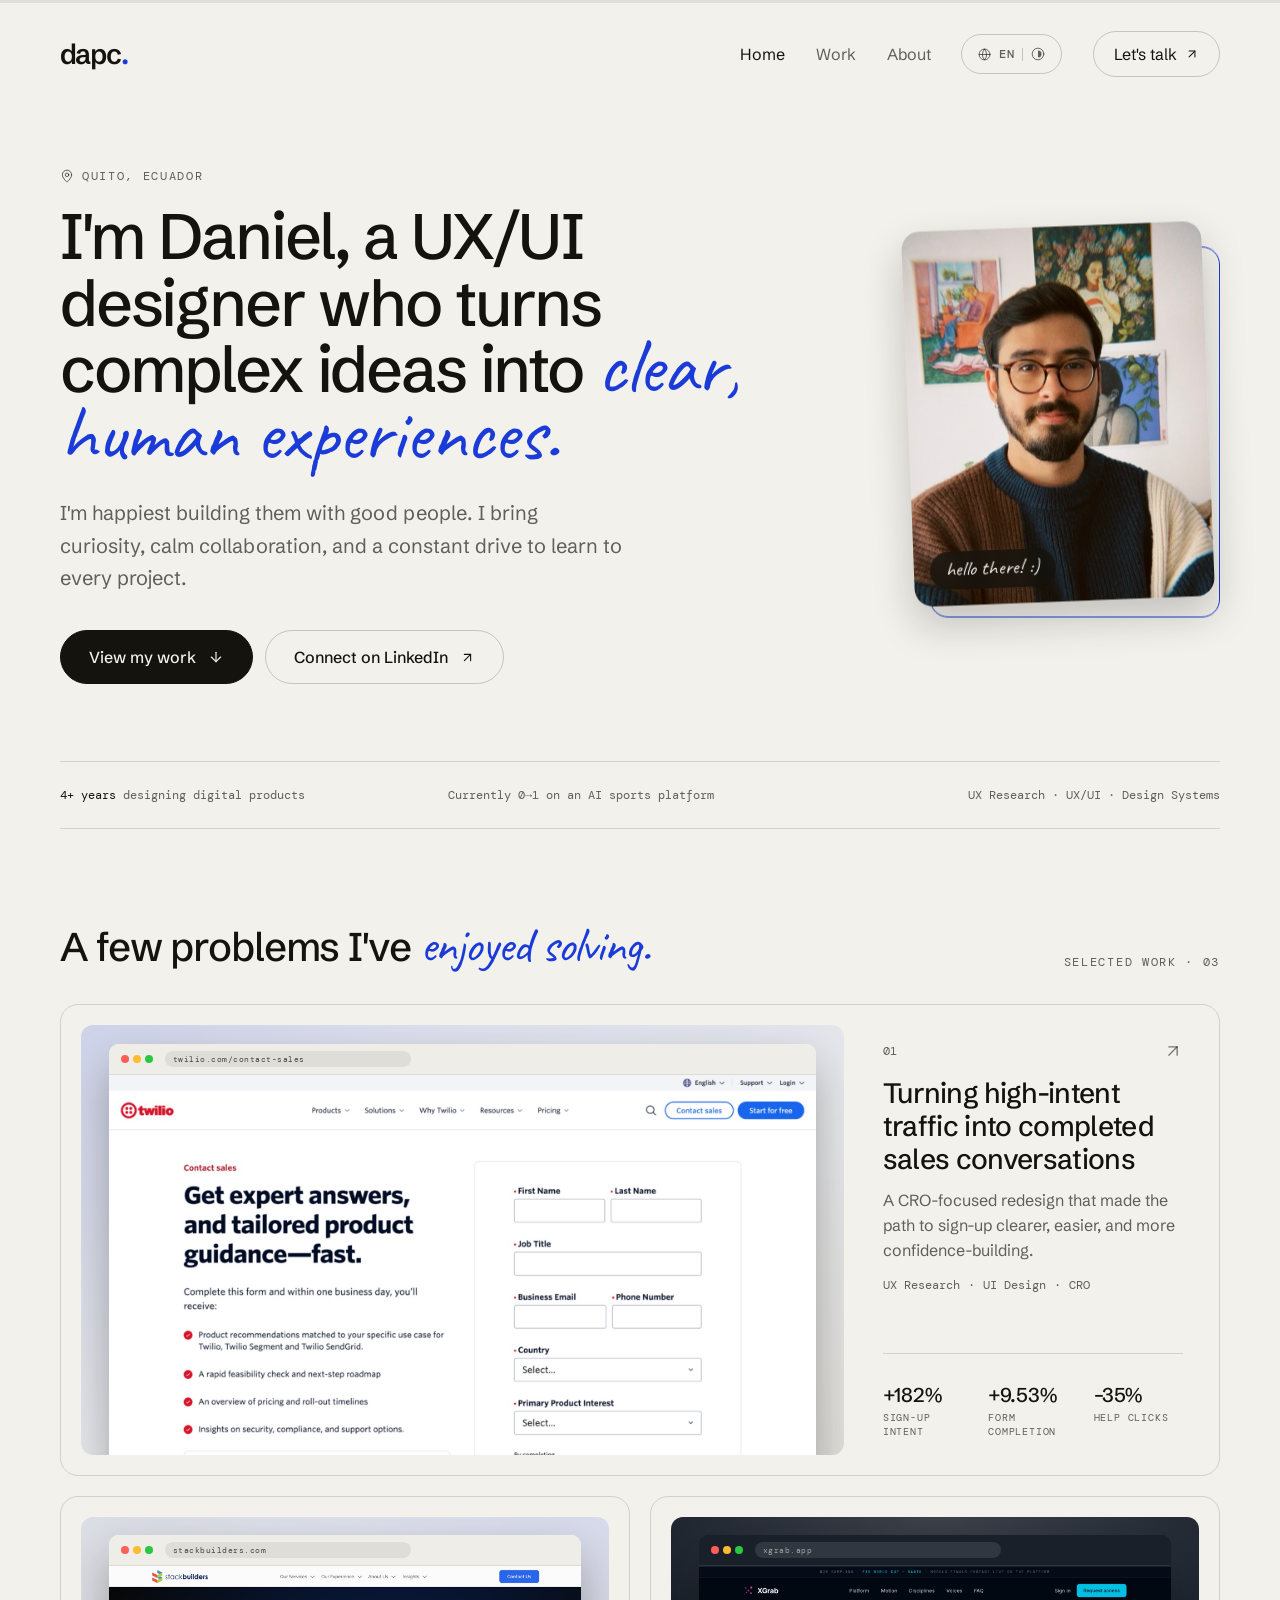
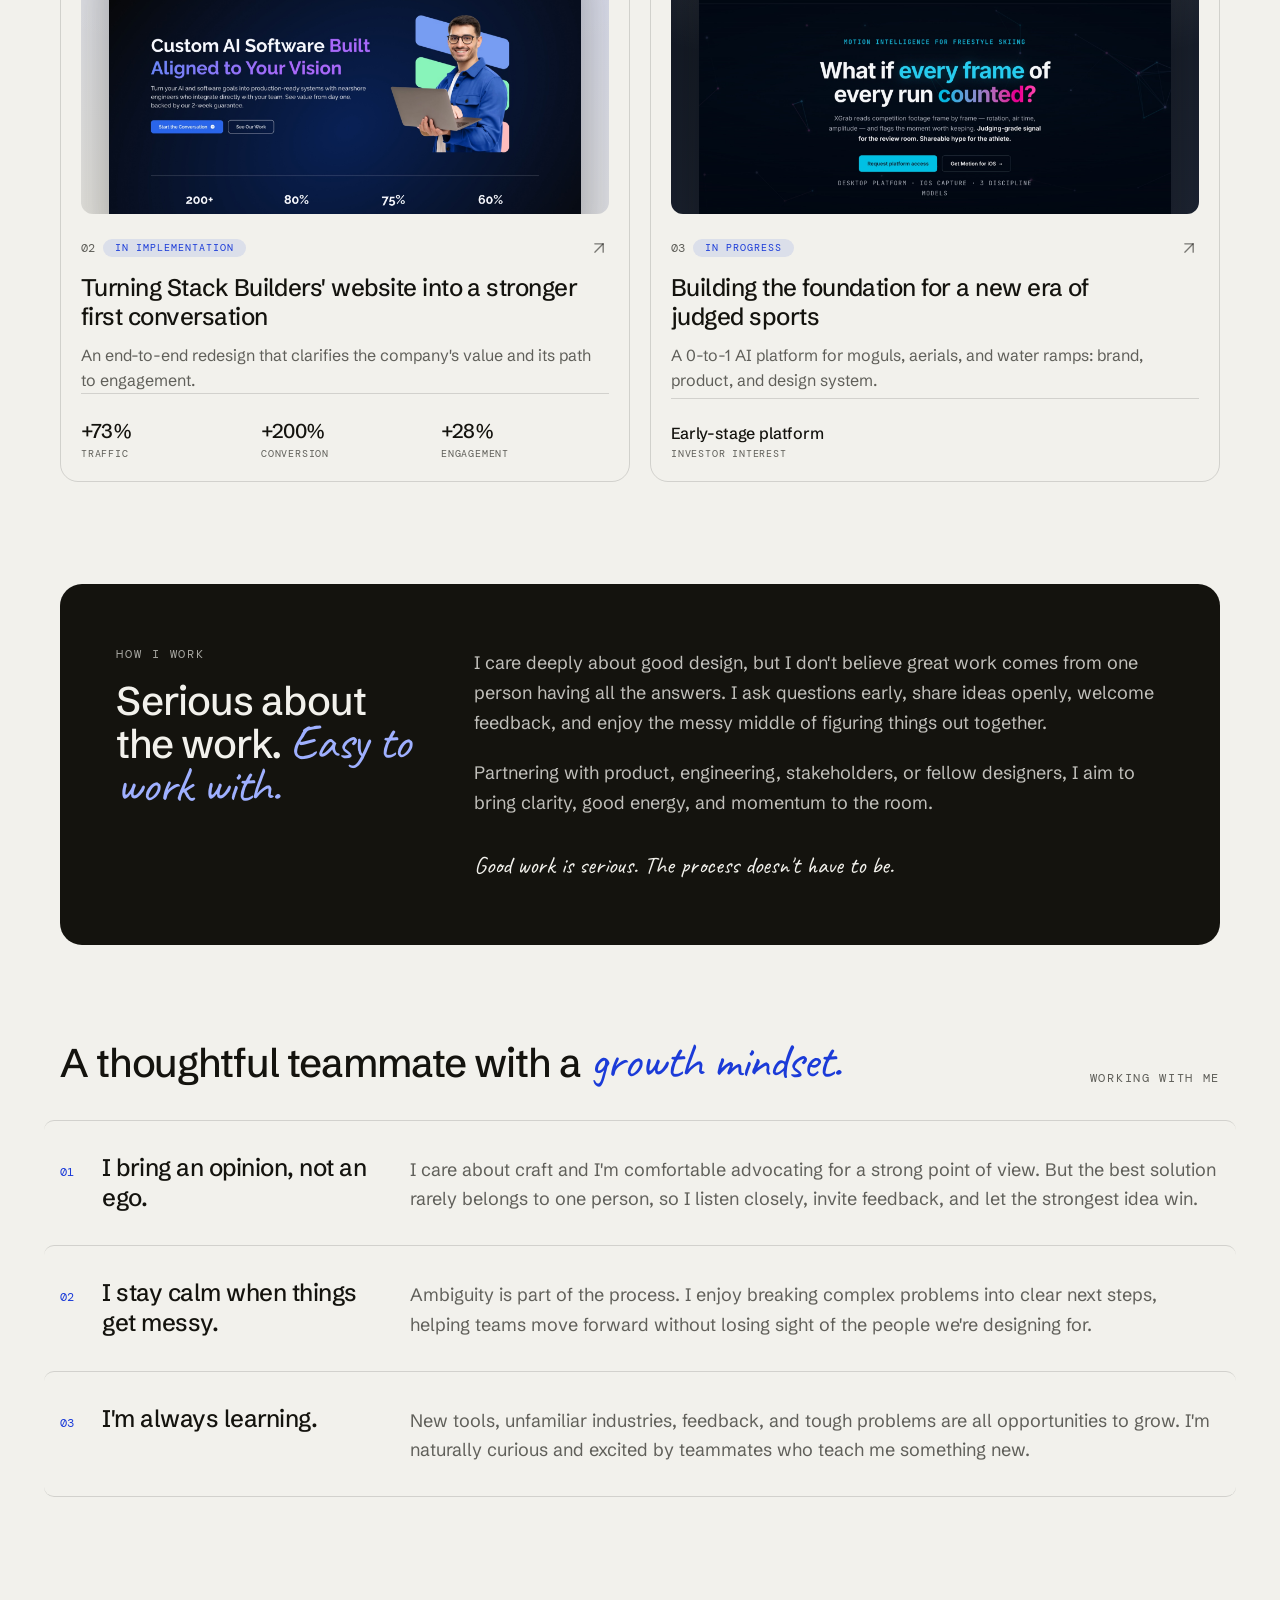
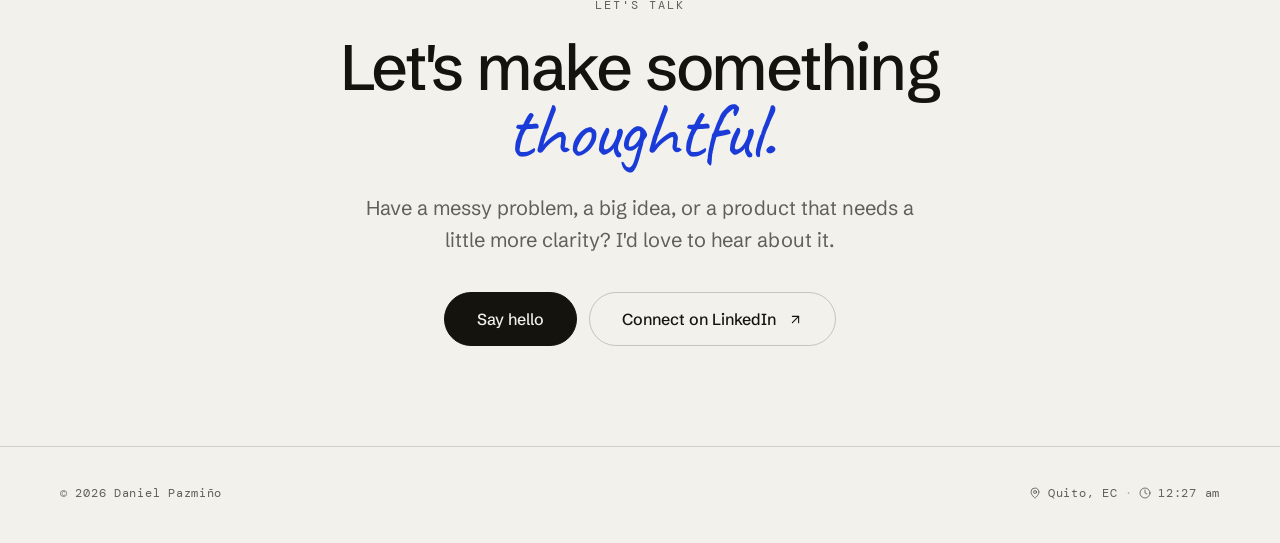
==== commit ccf37eff: "Close both README gaps: convert the last PNGs, vendor the runtime 1. ASSETS: 9.0MB -> 4.7MB. I WAS W" ====
--- a/index.html
+++ b/index.html
@@ -35,6 +35,12 @@
 
 
 
+
+
+
+
+
+
   /* ===========================================================================
      RESPONSIVE FIXES — hand-added on top of a design-tool export
      ---------------------------------------------------------------------------
@@ -132,6 +138,30 @@
   [style*="rgba(20, 19, 14, 0.55)"] {
     background: rgba(20, 19, 14, .78) !important;
   }
+
+  /* WCAG 1.4.3, HOVER STATE. `a:hover { opacity: .72 }` (page line 20) MULTIPLIES
+     into whatever alpha the link already has, because opacity composites the whole
+     element a second time. A link coloured rgba(ink,.66) therefore hovers at an
+     effective .66 x .72 = .4752, which measures 3.16:1 in light and 4.48:1 in dark
+     — both under 4.5:1. The criterion applies to hover, not just to rest, and this
+     hits ~37 anchors: every chapter-nav link, the back-links, and the mini-card
+     wrappers. Same arithmetic ruins the footer middot, which nests opacity .45
+     inside .66 text for an effective .297 => 1.94:1.
+
+     Fix by expressing hover as COLOUR instead of transparency, which is what the
+     export's own `style-hover` attributes already do everywhere else. Result:
+     6.97:1 light / 6.87:1 dark.
+
+     Note the deliberate absence of !important. This block is injected into the SAME
+     <style> element as the `a:hover` rule and lands AFTER it (verified: rule at
+     offset ~1096, this block at ~1648, both inside one <style>), so equal
+     specificity wins on source order. That matters — an !important on `opacity`
+     would violate trap #2 above and break the scroll-reveal observer. */
+  a:hover { opacity: 1; }
+  a[data-chapter-link]:hover,
+  a[data-mini-card]:hover,
+  a[data-case-card]:hover,
+  a[data-next-item]:hover { color: var(--acc, #1B3BD8); }
 
   /* WCAG 1.4.11 Non-text Contrast. The card / mini-card "open case study" arrow
      icons are also written by JS on mouseenter and mouseleave
@@ -184,6 +214,42 @@
       transition-duration: .001s !important;
     }
     html { scroll-behavior: auto !important; }
+  }
+
+  /* WCAG 1.4.1 Use of Color. All four toggle groups signalled the selected item by
+     colour alone. Measured separation between selected and unselected was 1.22:1 in
+     light and 1.10:1 in dark — two near-equiluminant hues, so to anyone with a
+     colour-vision deficiency the groups read as having nothing selected at all.
+     tools/a11y-controls.js mirrors the page's own state onto aria-pressed /
+     aria-current; these rules give each of them a cue that does not depend on hue.
+
+     Note the !important on the tab rule and its absence on the others: show() writes
+     `b.style.boxShadow = 'none'` inline on every tab button, so that one has to
+     outrank an inline style. The rail only has the global `a { text-decoration:
+     none }` to beat, which an attribute selector already outranks on specificity. */
+  [data-tab-btn][aria-pressed="true"] {
+    box-shadow: inset 3px 0 0 var(--acc, #1B3BD8) !important;
+  }
+  [data-chapter-link][aria-current="true"] {
+    text-decoration: underline;
+    text-decoration-thickness: 2px;
+    text-underline-offset: 5px;
+  }
+  /* A pseudo-element, deliberately: applyLang() walks TEXT nodes, so generated
+     content is invisible to it and cannot break the translation lookup — which
+     matches on exact strings and would miss "English ✓". */
+  [data-lang-btn][aria-pressed="true"]::after,
+  [data-theme-btn][aria-pressed="true"]::after {
+    content: ' ✓';
+    font-weight: 600;
+  }
+
+  /* WCAG 2.4.7 for the slider, which a11y-controls.js just made focusable. A wider
+     ring than the global 2px because the widget is a large image region and a thin
+     line on photography is easy to lose. */
+  [data-compare]:focus-visible {
+    outline: 3px solid var(--acc, #1B3BD8) !important;
+    outline-offset: 3px !important;
   }
 
   /* mobile-menu.js appends the hamburger toggle to the header on every page. It is
@@ -484,7 +550,7 @@
 
       <div id="work" style="padding: clamp(24px, 5vw, 36px) clamp(32px, 5vw, 60px) 0; scroll-margin-top: 24px;">
         <a href="sales-landing-cro" data-case-card="" data-reveal="" style="display: flex; flex-wrap: wrap; gap: clamp(24px, 3vw, 40px); padding: 20px; border: 1px solid rgba(var(--inkrgb, 20,19,14),.14); border-radius: 18px; opacity: 0; transform: translateY(20px); transition: opacity .9s cubic-bezier(.2,.7,.2,1), transform .9s cubic-bezier(.2,.7,.2,1); transition: transform .35s cubic-bezier(.2,.7,.2,1), border-color .3s ease, box-shadow .35s ease, opacity .9s cubic-bezier(.2,.7,.2,1);">
-          <div style="box-sizing: border-box; flex: 999 1 460px; min-width: 0; position: relative; width: 100%; aspect-ratio: 16/9; border-radius: 12px; overflow: hidden; background: linear-gradient(155deg, rgba(var(--accrgb, 27,59,216),.18), rgba(var(--accrgb, 27,59,216),.05) 55%, rgba(var(--inkrgb, 20,19,14),.08)); display: flex; align-items: flex-end; justify-content: center; padding: 12px 28px 0;"><div aria-hidden="true" style="position: absolute; inset: 0; background: radial-gradient(120% 80% at 50% 0%, rgba(255,255,255,.18), rgba(255,255,255,0) 68%);"></div><div data-card-cover="" style="position: relative; width: 100%; margin-bottom: -18px; border-radius: 10px 10px 0 0; overflow: hidden; background: #FFFFFF; box-shadow: 0 22px 46px rgba(20,19,14,.32); transition: transform .5s cubic-bezier(.2,.7,.2,1);"><div style="display: flex; align-items: center; gap: 12px; height: 30px; padding: 0 12px; background: #EFEDE7; border-bottom: 1px solid rgba(20,19,14,.08);"><div style="display: flex; gap: 4px;"><span style="width: 8px; height: 8px; border-radius: 999px; background: #FF5F57;"></span><span style="width: 8px; height: 8px; border-radius: 999px; background: #FEBC2E;"></span><span style="width: 8px; height: 8px; border-radius: 999px; background: #28C840;"></span></div><div style="flex: 1; max-width: 230px; height: 16px; border-radius: 999px; background: rgba(20,19,14,.07); display: flex; align-items: center; padding: 0 8px; font: 400 8px/1 'DM Mono', monospace; letter-spacing: .06em; color: rgba(20,19,14,.5);">twilio.com/contact-sales</div></div><div style="aspect-ratio: 16/9; overflow: hidden;"><img src="assets/cro-card.png" alt="Redesigned contact sales landing page" style="width: 100%; height: 100%; object-fit: cover; object-position: 50% 50%; display: block;"></div></div></div>
+          <div style="box-sizing: border-box; flex: 999 1 460px; min-width: 0; position: relative; width: 100%; aspect-ratio: 16/9; border-radius: 12px; overflow: hidden; background: linear-gradient(155deg, rgba(var(--accrgb, 27,59,216),.18), rgba(var(--accrgb, 27,59,216),.05) 55%, rgba(var(--inkrgb, 20,19,14),.08)); display: flex; align-items: flex-end; justify-content: center; padding: 12px 28px 0;"><div aria-hidden="true" style="position: absolute; inset: 0; background: radial-gradient(120% 80% at 50% 0%, rgba(255,255,255,.18), rgba(255,255,255,0) 68%);"></div><div data-card-cover="" style="position: relative; width: 100%; margin-bottom: -18px; border-radius: 10px 10px 0 0; overflow: hidden; background: #FFFFFF; box-shadow: 0 22px 46px rgba(20,19,14,.32); transition: transform .5s cubic-bezier(.2,.7,.2,1);"><div style="display: flex; align-items: center; gap: 12px; height: 30px; padding: 0 12px; background: #EFEDE7; border-bottom: 1px solid rgba(20,19,14,.08);"><div style="display: flex; gap: 4px;"><span style="width: 8px; height: 8px; border-radius: 999px; background: #FF5F57;"></span><span style="width: 8px; height: 8px; border-radius: 999px; background: #FEBC2E;"></span><span style="width: 8px; height: 8px; border-radius: 999px; background: #28C840;"></span></div><div style="flex: 1; max-width: 230px; height: 16px; border-radius: 999px; background: rgba(20,19,14,.07); display: flex; align-items: center; padding: 0 8px; font: 400 8px/1 'DM Mono', monospace; letter-spacing: .06em; color: rgba(20,19,14,.5);">twilio.com/contact-sales</div></div><div style="aspect-ratio: 16/9; overflow: hidden;"><img src="assets/cro-card.jpg" alt="Redesigned contact sales landing page" style="width: 100%; height: 100%; object-fit: cover; object-position: 50% 50%; display: block;"></div></div></div>
           <div style="flex: 1 1 300px; min-width: 0; display: flex; flex-direction: column; padding: 16px 16px 16px 0;">
             <div style="display: flex; align-items: center; justify-content: space-between; gap: 16px;"><span style="font: 400 12px/1 'DM Mono', monospace; color: rgba(var(--inkrgb, 20,19,14),.66);">01</span><span data-card-arrow="" style="display: inline-flex; color: rgba(var(--inkrgb, 20,19,14),.55); transition: transform .3s cubic-bezier(.2,.7,.2,1), color .3s ease;"><svg viewBox="0 0 24 24" width="20" height="20" fill="none" stroke="currentColor" aria-hidden="true" style="display: block; flex: 0 0 auto; stroke-width: 1.6; stroke-linecap: round; stroke-linejoin: round;"><path d="M7 17 17 7"></path><path d="M7 7h10v10"></path></svg></span></div>
             <h3 style="margin: 16px 0 0; font-size: clamp(22px, 2.6vw, 28px); font-weight: 500; line-height: 1.18; letter-spacing: -.024em; text-wrap: pretty;">Turning high-intent traffic into completed sales conversations</h3>
@@ -496,14 +562,14 @@
 
         <div style="display: grid; grid-template-columns: repeat(auto-fit, minmax(min(100%, 330px), 1fr)); gap: 20px; margin-top: 20px;">
           <a href="stack-builders-website" data-case-card="" data-reveal="" data-reveal-delay="90" style="display: flex; flex-direction: column; padding: 20px; border: 1px solid rgba(var(--inkrgb, 20,19,14),.14); border-radius: 18px; opacity: 0; transform: translateY(20px); transition: opacity .9s cubic-bezier(.2,.7,.2,1), transform .9s cubic-bezier(.2,.7,.2,1); transition: transform .35s cubic-bezier(.2,.7,.2,1), border-color .3s ease, box-shadow .35s ease, opacity .9s cubic-bezier(.2,.7,.2,1);">
-            <div style="box-sizing: border-box; position: relative; width: 100%; aspect-ratio: 16/9; border-radius: 12px; overflow: hidden; background: linear-gradient(200deg, rgba(var(--accrgb, 27,59,216),.14), rgba(var(--inkrgb, 20,19,14),.08)); display: flex; align-items: flex-end; justify-content: center; padding: 12px 28px 0;"><div aria-hidden="true" style="position: absolute; inset: 0; background: radial-gradient(120% 80% at 50% 0%, rgba(255,255,255,.18), rgba(255,255,255,0) 68%);"></div><div data-card-cover="" style="position: relative; width: 100%; margin-bottom: -18px; border-radius: 10px 10px 0 0; overflow: hidden; background: #FFFFFF; box-shadow: 0 22px 46px rgba(20,19,14,.32); transition: transform .5s cubic-bezier(.2,.7,.2,1);"><div style="display: flex; align-items: center; gap: 12px; height: 30px; padding: 0 12px; background: #EFEDE7; border-bottom: 1px solid rgba(20,19,14,.08);"><div style="display: flex; gap: 4px;"><span style="width: 8px; height: 8px; border-radius: 999px; background: #FF5F57;"></span><span style="width: 8px; height: 8px; border-radius: 999px; background: #FEBC2E;"></span><span style="width: 8px; height: 8px; border-radius: 999px; background: #28C840;"></span></div><div style="flex: 1; max-width: 230px; height: 16px; border-radius: 999px; background: rgba(20,19,14,.07); display: flex; align-items: center; padding: 0 8px; font: 400 8px/1 'DM Mono', monospace; letter-spacing: .06em; color: rgba(20,19,14,.5);">stackbuilders.com</div></div><div style="aspect-ratio: 16/9; overflow: hidden;"><img src="assets/sb-card.png" alt="Redesigned Stack Builders homepage" style="width: 100%; height: 100%; object-fit: cover; object-position: 50% 50%; display: block;"></div></div></div>
+            <div style="box-sizing: border-box; position: relative; width: 100%; aspect-ratio: 16/9; border-radius: 12px; overflow: hidden; background: linear-gradient(200deg, rgba(var(--accrgb, 27,59,216),.14), rgba(var(--inkrgb, 20,19,14),.08)); display: flex; align-items: flex-end; justify-content: center; padding: 12px 28px 0;"><div aria-hidden="true" style="position: absolute; inset: 0; background: radial-gradient(120% 80% at 50% 0%, rgba(255,255,255,.18), rgba(255,255,255,0) 68%);"></div><div data-card-cover="" style="position: relative; width: 100%; margin-bottom: -18px; border-radius: 10px 10px 0 0; overflow: hidden; background: #FFFFFF; box-shadow: 0 22px 46px rgba(20,19,14,.32); transition: transform .5s cubic-bezier(.2,.7,.2,1);"><div style="display: flex; align-items: center; gap: 12px; height: 30px; padding: 0 12px; background: #EFEDE7; border-bottom: 1px solid rgba(20,19,14,.08);"><div style="display: flex; gap: 4px;"><span style="width: 8px; height: 8px; border-radius: 999px; background: #FF5F57;"></span><span style="width: 8px; height: 8px; border-radius: 999px; background: #FEBC2E;"></span><span style="width: 8px; height: 8px; border-radius: 999px; background: #28C840;"></span></div><div style="flex: 1; max-width: 230px; height: 16px; border-radius: 999px; background: rgba(20,19,14,.07); display: flex; align-items: center; padding: 0 8px; font: 400 8px/1 'DM Mono', monospace; letter-spacing: .06em; color: rgba(20,19,14,.5);">stackbuilders.com</div></div><div style="aspect-ratio: 16/9; overflow: hidden;"><img src="assets/sb-card.jpg" alt="Redesigned Stack Builders homepage" style="width: 100%; height: 100%; object-fit: cover; object-position: 50% 50%; display: block;"></div></div></div>
             <div style="display: flex; align-items: center; justify-content: space-between; gap: 16px; margin-top: 24px;"><span style="display: inline-flex; align-items: center; gap: 8px; font: 400 12px/1 'DM Mono', monospace; color: rgba(var(--inkrgb, 20,19,14),.66);">02<span style="padding: 4px 12px; border-radius: 999px; background: rgba(var(--accrgb, 27,59,216),.1); font: 400 10px/1 'DM Mono', monospace; letter-spacing: .1em; text-transform: uppercase; color: var(--acc, #1B3BD8);">In implementation</span></span><span data-card-arrow="" style="display: inline-flex; color: rgba(var(--inkrgb, 20,19,14),.55); transition: transform .3s cubic-bezier(.2,.7,.2,1), color .3s ease;"><svg viewBox="0 0 24 24" width="20" height="20" fill="none" stroke="currentColor" aria-hidden="true" style="display: block; flex: 0 0 auto; stroke-width: 1.6; stroke-linecap: round; stroke-linejoin: round;"><path d="M7 17 17 7"></path><path d="M7 7h10v10"></path></svg></span></div>
             <h3 style="margin: 16px 0 0; font-size: clamp(20px, 2.4vw, 24px); font-weight: 500; line-height: 1.2; letter-spacing: -.022em; text-wrap: pretty;">Turning Stack Builders' website into a stronger first conversation</h3>
             <p style="margin: 12px 0 0; font-size: 16px; line-height: 1.55; color: rgba(var(--inkrgb, 20,19,14),.66); text-wrap: pretty;">An end-to-end redesign that clarifies the company's value and its path to engagement.</p>
             <div style="display: grid; grid-template-columns: repeat(3, 1fr); gap: 12px; margin-top: auto; padding-top: 24px; border-top: 1px solid rgba(var(--inkrgb, 20,19,14),.14);"><div><div style="font-size: 20px; font-weight: 500; letter-spacing: -.02em;">+73%</div><div style="margin-top: 4px; font: 400 10px/1.4 'DM Mono', monospace; letter-spacing: .08em; text-transform: uppercase; color: rgba(var(--inkrgb, 20,19,14),.66);">Traffic</div></div><div><div style="font-size: 20px; font-weight: 500; letter-spacing: -.02em;">+200%</div><div style="margin-top: 4px; font: 400 10px/1.4 'DM Mono', monospace; letter-spacing: .08em; text-transform: uppercase; color: rgba(var(--inkrgb, 20,19,14),.66);">Conversion</div></div><div><div style="font-size: 20px; font-weight: 500; letter-spacing: -.02em;">+28%</div><div style="margin-top: 4px; font: 400 10px/1.4 'DM Mono', monospace; letter-spacing: .08em; text-transform: uppercase; color: rgba(var(--inkrgb, 20,19,14),.66);">Engagement</div></div></div>
           </a>
           <a href="judged-sports-platform" data-case-card="" data-reveal="" data-reveal-delay="180" style="display: flex; flex-direction: column; padding: 20px; border: 1px solid rgba(var(--inkrgb, 20,19,14),.14); border-radius: 18px; opacity: 0; transform: translateY(20px); transition: opacity .9s cubic-bezier(.2,.7,.2,1), transform .9s cubic-bezier(.2,.7,.2,1); transition: transform .35s cubic-bezier(.2,.7,.2,1), border-color .3s ease, box-shadow .35s ease, opacity .9s cubic-bezier(.2,.7,.2,1);">
-            <div style="box-sizing: border-box; position: relative; width: 100%; aspect-ratio: 16/9; border-radius: 12px; overflow: hidden; background: linear-gradient(165deg, #101620, #1C2331); display: flex; align-items: flex-end; justify-content: center; padding: 12px 28px 0;"><div aria-hidden="true" style="position: absolute; inset: 0; background: radial-gradient(120% 80% at 50% 0%, rgba(255,255,255,.18), rgba(255,255,255,0) 68%);"></div><div data-card-cover="" style="position: relative; width: 100%; margin-bottom: -18px; border-radius: 10px 10px 0 0; overflow: hidden; background: #0F1319; box-shadow: 0 22px 46px rgba(20,19,14,.32); transition: transform .5s cubic-bezier(.2,.7,.2,1);"><div style="display: flex; align-items: center; gap: 12px; height: 30px; padding: 0 12px; background: #1A2029; border-bottom: 1px solid rgba(255,255,255,.08);"><div style="display: flex; gap: 4px;"><span style="width: 8px; height: 8px; border-radius: 999px; background: #FF5F57;"></span><span style="width: 8px; height: 8px; border-radius: 999px; background: #FEBC2E;"></span><span style="width: 8px; height: 8px; border-radius: 999px; background: #28C840;"></span></div><div style="flex: 1; max-width: 230px; height: 16px; border-radius: 999px; background: rgba(255,255,255,.1); display: flex; align-items: center; padding: 0 8px; font: 400 8px/1 'DM Mono', monospace; letter-spacing: .06em; color: rgba(255,255,255,.55);">xgrab.app</div></div><div style="aspect-ratio: 16/9; overflow: hidden;"><img src="assets/xg-card.png" alt="XGrab judged sports platform landing page" style="width: 100%; height: 100%; object-fit: cover; object-position: 50% 50%; display: block;"></div></div></div>
+            <div style="box-sizing: border-box; position: relative; width: 100%; aspect-ratio: 16/9; border-radius: 12px; overflow: hidden; background: linear-gradient(165deg, #101620, #1C2331); display: flex; align-items: flex-end; justify-content: center; padding: 12px 28px 0;"><div aria-hidden="true" style="position: absolute; inset: 0; background: radial-gradient(120% 80% at 50% 0%, rgba(255,255,255,.18), rgba(255,255,255,0) 68%);"></div><div data-card-cover="" style="position: relative; width: 100%; margin-bottom: -18px; border-radius: 10px 10px 0 0; overflow: hidden; background: #0F1319; box-shadow: 0 22px 46px rgba(20,19,14,.32); transition: transform .5s cubic-bezier(.2,.7,.2,1);"><div style="display: flex; align-items: center; gap: 12px; height: 30px; padding: 0 12px; background: #1A2029; border-bottom: 1px solid rgba(255,255,255,.08);"><div style="display: flex; gap: 4px;"><span style="width: 8px; height: 8px; border-radius: 999px; background: #FF5F57;"></span><span style="width: 8px; height: 8px; border-radius: 999px; background: #FEBC2E;"></span><span style="width: 8px; height: 8px; border-radius: 999px; background: #28C840;"></span></div><div style="flex: 1; max-width: 230px; height: 16px; border-radius: 999px; background: rgba(255,255,255,.1); display: flex; align-items: center; padding: 0 8px; font: 400 8px/1 'DM Mono', monospace; letter-spacing: .06em; color: rgba(255,255,255,.55);">xgrab.app</div></div><div style="aspect-ratio: 16/9; overflow: hidden;"><img src="assets/xg-card.jpg" alt="XGrab judged sports platform landing page" style="width: 100%; height: 100%; object-fit: cover; object-position: 50% 50%; display: block;"></div></div></div>
             <div style="display: flex; align-items: center; justify-content: space-between; gap: 16px; margin-top: 24px;"><span style="display: inline-flex; align-items: center; gap: 8px; font: 400 12px/1 'DM Mono', monospace; color: rgba(var(--inkrgb, 20,19,14),.66);">03<span style="padding: 4px 12px; border-radius: 999px; background: rgba(var(--accrgb, 27,59,216),.1); font: 400 10px/1 'DM Mono', monospace; letter-spacing: .1em; text-transform: uppercase; color: var(--acc, #1B3BD8);">In progress</span></span><span data-card-arrow="" style="display: inline-flex; color: rgba(var(--inkrgb, 20,19,14),.55); transition: transform .3s cubic-bezier(.2,.7,.2,1), color .3s ease;"><svg viewBox="0 0 24 24" width="20" height="20" fill="none" stroke="currentColor" aria-hidden="true" style="display: block; flex: 0 0 auto; stroke-width: 1.6; stroke-linecap: round; stroke-linejoin: round;"><path d="M7 17 17 7"></path><path d="M7 7h10v10"></path></svg></span></div>
             <h3 style="margin: 16px 0 0; font-size: clamp(20px, 2.4vw, 24px); font-weight: 500; line-height: 1.2; letter-spacing: -.022em; text-wrap: pretty;">Building the foundation for a new era of judged sports</h3>
             <p style="margin: 12px 0 0; font-size: 16px; line-height: 1.55; color: rgba(var(--inkrgb, 20,19,14),.66); text-wrap: pretty;">A 0-to-1 AI platform for moguls, aerials, and water ramps: brand, product, and design system.</p>
@@ -1272,5 +1338,193 @@
   })();
 })();
 </script>
+<script data-a11y-controls>
+/* ===========================================================================
+   Control accessibility — injected by tools/apply-responsive-fixes.sh.
+   Paired with the SC 1.4.1 cues in tools/responsive-fixes.css.
+
+   FIXES TWO LEVEL-A GAPS THE EXPORT SHIPS
+
+   1. SC 2.1.1 Keyboard + 4.1.2 Name/Role/Value — the before/after comparison
+      slider was a bare <div data-compare> with five pointer listeners and zero
+      keydown, no tabindex, no role and no accessible name. A keyboard or switch
+      user could not move it at all. (Tapping already worked, so SC 2.5.7 Dragging
+      Movements was never the problem.)
+
+   2. SC 1.4.1 Use of Color + 4.1.2 — all four toggle groups (language, theme,
+      approach tabs, chapter rail) signalled the selected item by colour alone,
+      with only 1.22:1 luminance separation between selected and unselected in
+      light theme and 1.10:1 in dark. Nothing exposed state to assistive tech:
+      a census found zero aria-pressed / aria-current / aria-selected on the site.
+
+   HOW IT STAYS OUT OF THE WAY
+      It never replaces the site's own handlers. State is MIRRORED from what the
+      page already does — localStorage for language/theme, the inline styles that
+      show()/upd() write for tabs and the chapter rail — and observed with
+      MutationObserver. So a refactor of those handlers cannot desynchronise this,
+      and this cannot fight them for control.
+
+      For the slider it reuses the page's exact geometry: pct clamped to 12..88,
+      `after.style.clipPath = inset(0 <100-pct>% 0 0)`, `handle.style.left = pct%`.
+      Read out of bindCompare() rather than guessed, so keyboard and pointer end up
+      in identical states.
+
+   Gated on #dc-root — see trap #3 in the README.
+   =========================================================================== */
+(function () {
+  'use strict';
+
+  var MIN = 12, MAX = 88;                 // the clamp bounds bindCompare() uses
+
+  function pctOf(handle) {
+    var l = parseFloat(handle.style.left);
+    return isNaN(l) ? 50 : l;
+  }
+
+  /* ---- 1. the comparison slider ---------------------------------------- */
+  function enhanceCompare(root) {
+    root.querySelectorAll('[data-compare]').forEach(function (box) {
+      if (box.getAttribute('data-a11y')) return;
+      var after  = box.querySelector('[data-compare-after]');
+      var handle = box.querySelector('[data-compare-handle]');
+      var hint   = (box.parentElement || box).querySelector('[data-compare-hint]');
+      if (!after || !handle) return;
+      box.setAttribute('data-a11y', '1');
+
+      box.setAttribute('tabindex', '0');
+      box.setAttribute('role', 'slider');
+      box.setAttribute('aria-orientation', 'horizontal');
+      box.setAttribute('aria-valuemin', String(MIN));
+      box.setAttribute('aria-valuemax', String(MAX));
+      /* The name carries the key instruction rather than editing the visible
+         "Drag the handle" hint, which is translated copy — changing its text would
+         break the i18n dictionary lookup, which matches on exact strings. */
+      if (!box.getAttribute('aria-label')) {
+        box.setAttribute('aria-label', 'Before and after comparison. Use the arrow keys to reveal the redesigned version.');
+      }
+      handle.setAttribute('aria-hidden', 'true');   // the decorative arrows glyph
+
+      function publish(pct) {
+        box.setAttribute('aria-valuenow', String(Math.round(pct)));
+        box.setAttribute('aria-valuetext', Math.round(pct) + '% of the redesigned version shown');
+      }
+      function apply(pct) {
+        pct = Math.min(MAX, Math.max(MIN, pct));
+        after.style.clipPath = 'inset(0 ' + (100 - pct).toFixed(2) + '% 0 0)';
+        handle.style.left = pct.toFixed(2) + '%';
+        if (hint) hint.style.opacity = '0';
+        publish(pct);
+      }
+
+      publish(pctOf(handle));   // announce a value before any interaction
+
+      box.addEventListener('keydown', function (e) {
+        var p = pctOf(handle), used = true;
+        switch (e.key) {
+          case 'ArrowLeft':  case 'ArrowDown': p -= 4;  break;
+          case 'ArrowRight': case 'ArrowUp':   p += 4;  break;
+          case 'PageDown':                     p -= 12; break;
+          case 'PageUp':                       p += 12; break;
+          case 'Home':                         p = MIN; break;
+          case 'End':                          p = MAX; break;
+          default: used = false;
+        }
+        if (!used) return;
+        e.preventDefault();          // stop the page scrolling instead
+        apply(p);
+      });
+
+      // Pointer drags go through the page's own set(); mirror the result.
+      if (typeof MutationObserver === 'function') {
+        new MutationObserver(function () {
+          var p = Math.round(pctOf(handle));
+          if (String(p) !== box.getAttribute('aria-valuenow')) publish(p);
+        }).observe(handle, { attributes: true, attributeFilter: ['style'] });
+      }
+    });
+  }
+
+  /* ---- 2. language + theme: state from the same place the page reads it -- */
+  function readStored(key, fallback) {
+    try { return localStorage.getItem(key) || fallback; } catch (e) { return fallback; }
+  }
+  function syncPrefs(root) {
+    var label = root.querySelector('[data-prefs-lang]');
+    var lang = label && /^(en|es)$/i.test((label.textContent || '').trim())
+      ? (label.textContent || '').trim().toLowerCase()
+      : readStored('dp-portfolio-lang', 'en');
+    root.querySelectorAll('[data-lang-btn]').forEach(function (b) {
+      b.setAttribute('aria-pressed', b.getAttribute('data-lang-btn') === lang ? 'true' : 'false');
+    });
+    var theme = readStored('dp-portfolio-theme', 'light');
+    root.querySelectorAll('[data-theme-btn]').forEach(function (b) {
+      b.setAttribute('aria-pressed', b.getAttribute('data-theme-btn') === theme ? 'true' : 'false');
+    });
+  }
+
+  /* ---- 3. approach tabs -------------------------------------------------
+     Uses aria-pressed, NOT role="tab"/aria-selected, on purpose: declaring a
+     tablist takes on the full WAI-ARIA keyboard contract (arrow-key roving
+     focus, Home/End). These are plain buttons that each show a panel, and a
+     half-implemented tab widget is worse for a screen-reader user than a clearly
+     labelled toggle button. show() marks the active one with an --accrgb tinted
+     background, so that is the signal we mirror. */
+  function syncTabs(root) {
+    root.querySelectorAll('[data-tab-btn]').forEach(function (b) {
+      var on = /accrgb/.test(b.style.background || '');
+      b.setAttribute('aria-pressed', on ? 'true' : 'false');
+    });
+  }
+
+  /* ---- 4. chapter rail: aria-current from the colour upd() writes -------- */
+  function syncChapters(root) {
+    root.querySelectorAll('[data-chapter-link]').forEach(function (a) {
+      if (/--acc/.test(a.style.color || '')) a.setAttribute('aria-current', 'true');
+      else a.removeAttribute('aria-current');
+    });
+  }
+
+  function init() {
+    var root = document.getElementById('dc-root');
+    if (!root) return false;
+
+    enhanceCompare(root);
+    syncPrefs(root);
+    syncTabs(root);
+    syncChapters(root);
+
+    if (typeof MutationObserver === 'function') {
+      /* One observer for the inline-style writes that drive tabs and the rail.
+         attributeFilter keeps it cheap: only style changes, and the handlers only
+         ever write style. */
+      new MutationObserver(function () {
+        syncTabs(root); syncChapters(root); syncPrefs(root);
+      }).observe(root, { attributes: true, attributeFilter: ['style'], subtree: true });
+    }
+    /* Clicks in the prefs popover change localStorage, which no observer sees. */
+    root.addEventListener('click', function (e) {
+      if (e.target && e.target.closest && e.target.closest('[data-lang-btn],[data-theme-btn]')) {
+        setTimeout(function () { syncPrefs(root); }, 0);
+      }
+    });
+
+    /* The runtime re-binds its own handlers on an interval for ~12s, and the
+       reveal observer keeps mounting content, so re-run briefly to catch controls
+       that appear after first paint. */
+    var n = 0, iv = setInterval(function () {
+      enhanceCompare(root); syncTabs(root); syncChapters(root);
+      if (++n > 20) clearInterval(iv);
+    }, 600);
+    return true;
+  }
+
+  var tries = 0;
+  (function wait() {
+    try { if (init()) return; } catch (err) { return; }   // never break the page
+    if (++tries > 60) return;
+    setTimeout(wait, 100);
+  })();
+})();
+</script>
 </body>
 </html>
